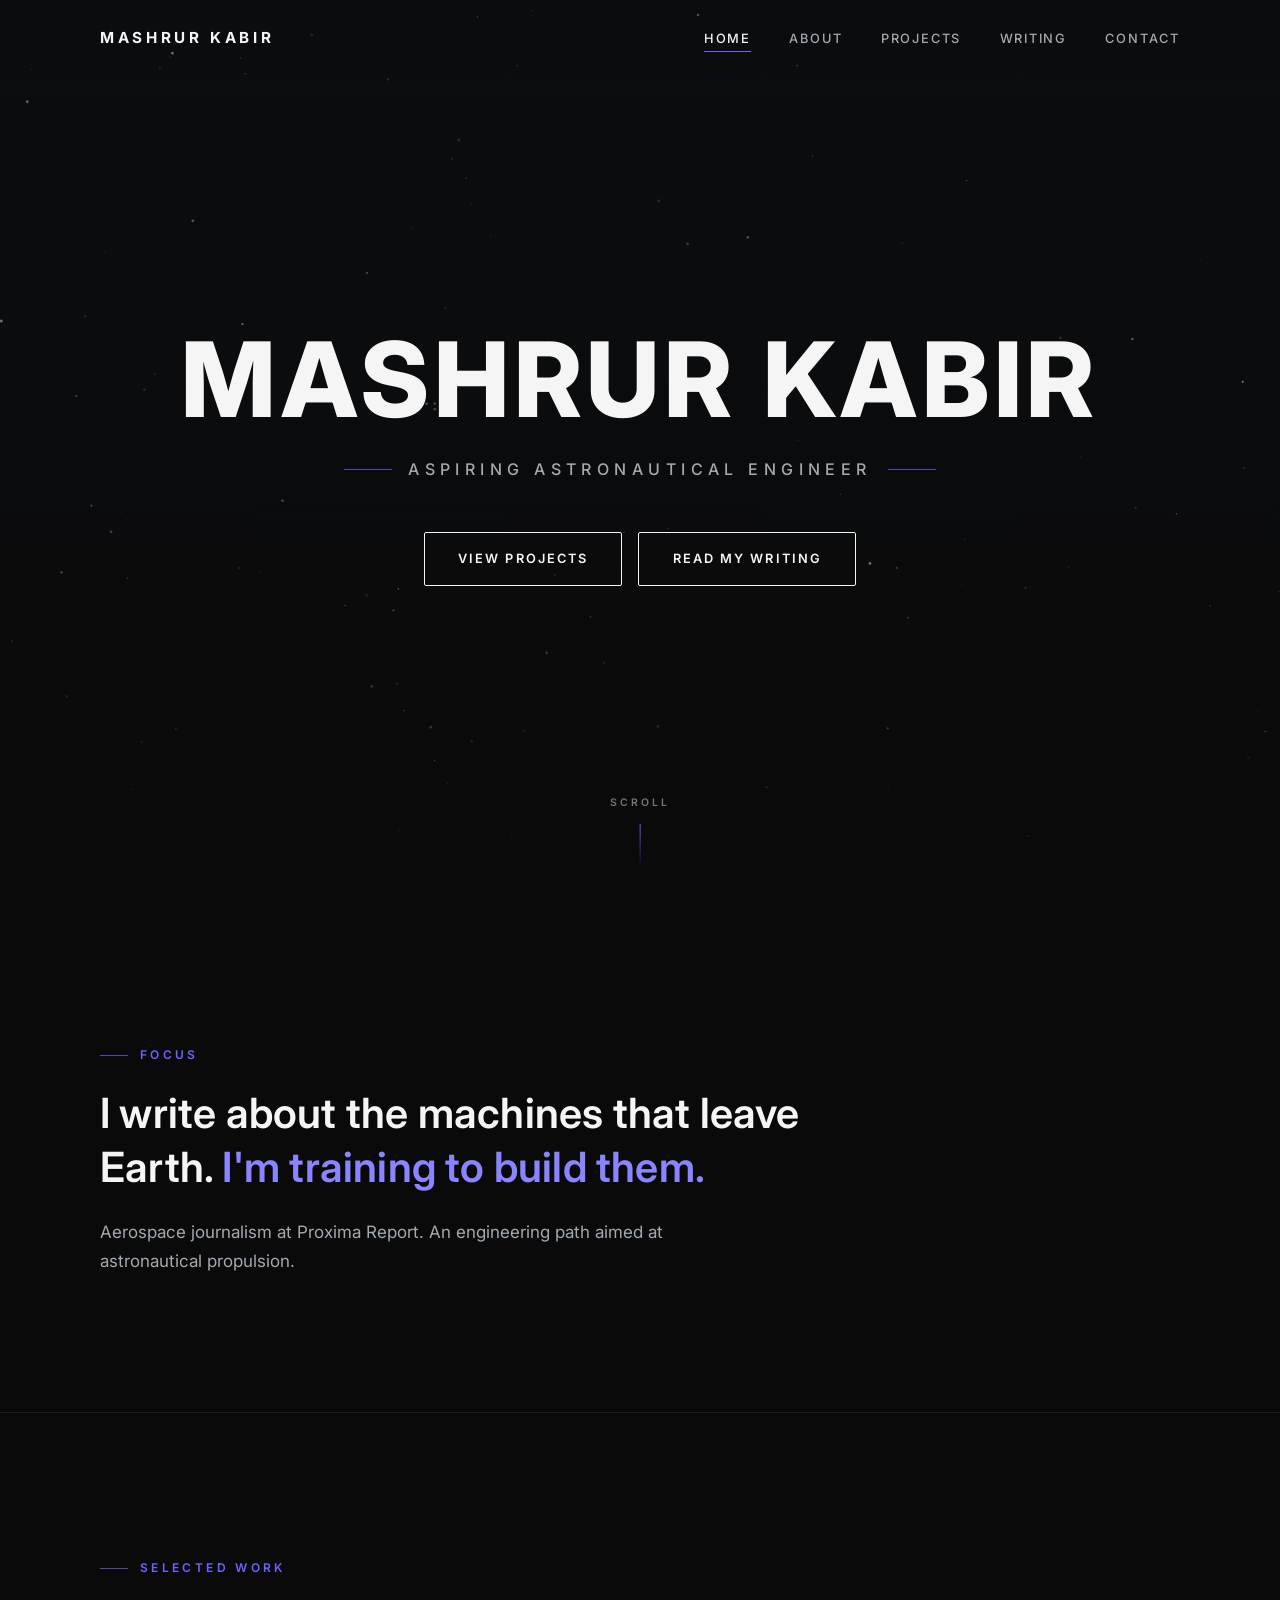
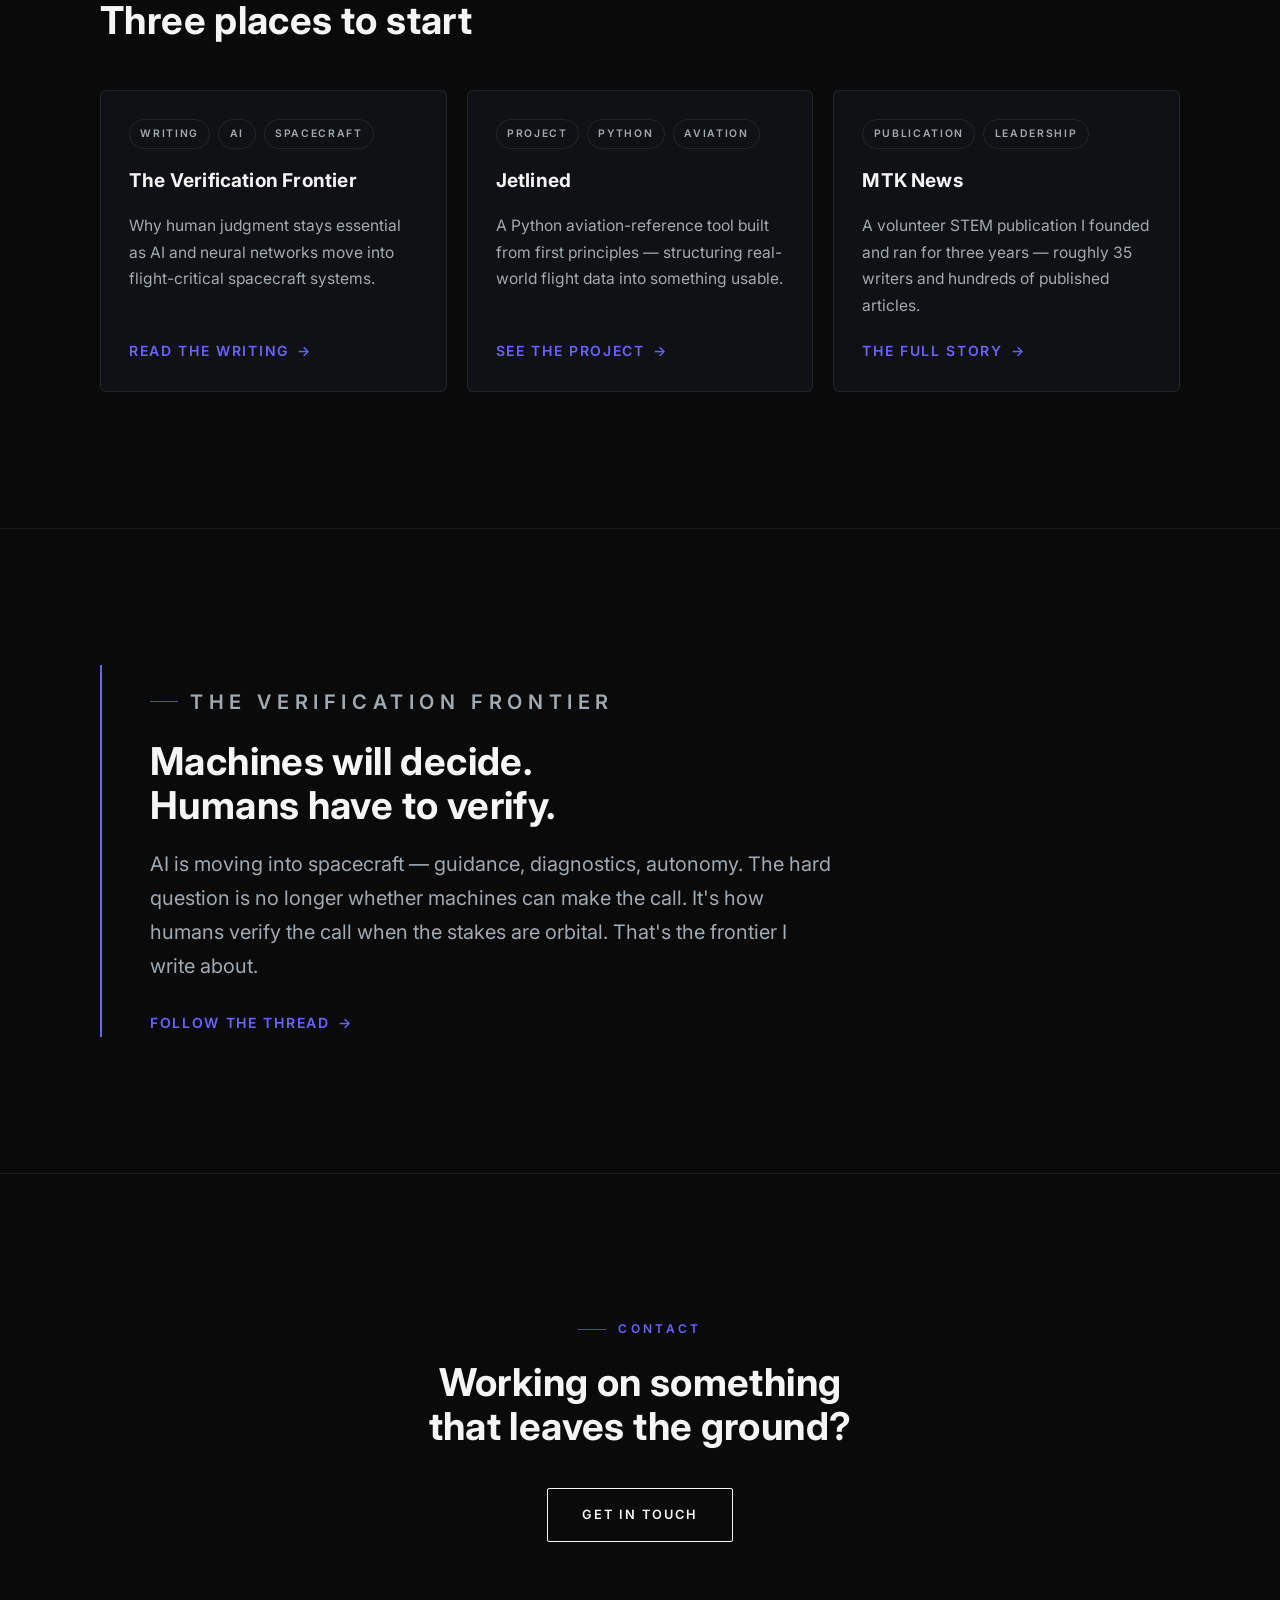
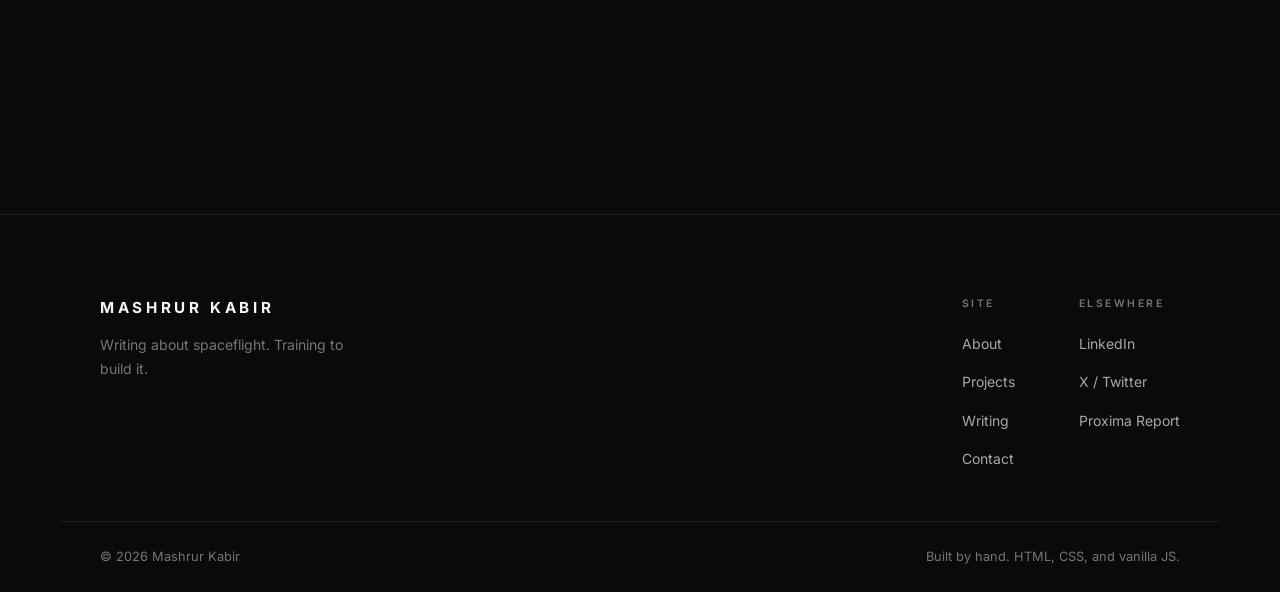
==== index.html @ 991e7743 "Changed index html to slash" ====
<!DOCTYPE html>
<html lang="en">
<head>
  <meta charset="UTF-8">
  <meta name="viewport" content="width=device-width, initial-scale=1">
  <title>Mashrur Kabir — Aerospace Journalist &amp; Aspiring Astronautical Engineer</title>
  <meta name="description" content="Mashrur Kabir writes about spaceflight, propulsion, and AI in high-stakes aerospace systems for Proxima Report — and is training to build the machines he covers.">

  <link rel="icon" type="image/svg+xml" href="favicon.svg">

  <!-- Inter via Google Fonts -->
  <link rel="preconnect" href="https://fonts.googleapis.com">
  <link rel="preconnect" href="https://fonts.gstatic.com" crossorigin>
  <link href="https://fonts.googleapis.com/css2?family=Inter:wght@400;500;600;700;800&display=swap" rel="stylesheet">

  <link rel="stylesheet" href="style.css">

  <!-- Open Graph — TODO: add a 1200x630 assets/og-image.jpg and uncomment the og:image line -->
  <meta property="og:title" content="Mashrur Kabir">
  <meta property="og:description" content="Aerospace journalism and an engineering path aimed at astronautical propulsion.">
  <meta property="og:type" content="website">
  <meta property="og:url" content="https://mashrurkabir.com/">
  <!-- <meta property="og:image" content="https://mashrurkabir.com/assets/og-image.jpg"> -->
</head>
<body>
  <a class="skip-link" href="#main">Skip to content</a>

  <!-- ======================= Header (shared markup — edit on all 5 pages) ======================= -->
  <header class="site-header" data-header>
    <div class="header-inner container">
      <a href="/" class="brand">Mashrur Kabir</a>

      <nav class="site-nav" id="site-nav" aria-label="Primary">
        <ul>
          <li><a href="/" aria-current="page">Home</a></li>
          <li><a href="about.html">About</a></li>
          <li><a href="projects.html">Projects</a></li>
          <li><a href="writing.html">Writing</a></li>
          <li><a href="contact.html">Contact</a></li>
        </ul>
      </nav>

      <button class="nav-toggle" type="button" aria-expanded="false" aria-controls="site-nav" data-nav-toggle>
        <span class="nav-toggle-box" aria-hidden="true"><span></span><span></span><span></span></span>
        <span class="visually-hidden">Menu</span>
      </button>
    </div>
  </header>

  <main id="main">

    <!-- ======================= Hero ======================= -->
    <section class="hero" aria-label="Introduction">
      <div class="hero-bg" data-hero-bg aria-hidden="true">
        <!-- Starfield canvas — active when HERO_BACKGROUND = 'starfield' in script.js -->
        <canvas class="hero-canvas" data-starfield hidden></canvas>

        <!--
          Background video — active when HERO_BACKGROUND = 'video' in script.js.

          TODO (video setup):
            1. Drop your loop into  assets/hero.mp4  (WebM twin at assets/hero.webm is optional
               but nice — delete that <source> line if you skip it).
            2. Replace assets/hero-poster.jpg with a real frame from the video.
            3. In script.js, flip the one-line toggle:  const HERO_BACKGROUND = 'video';
          Specs and ffmpeg commands are in the README.
        -->
        <video class="hero-video" data-hero-video hidden muted autoplay loop playsinline
               preload="none" poster="assets/hero-poster.jpg">
          <source data-src="assets/hero.webm" type="video/webm">
          <source data-src="assets/hero.mp4" type="video/mp4">
        </video>

        <div class="hero-overlay"></div>
      </div>

      <div class="hero-content container">
        <h1 class="hero-title">Mashrur Kabir</h1>
        <p class="hero-tagline">Aspiring Astronautical Engineer</p>
        <div class="hero-actions">
          <a class="btn" href="projects.html">View Projects</a>
          <a class="btn" href="writing.html">Read My Writing</a>
        </div>
      </div>

      <a class="scroll-cue" href="#focus" aria-label="Scroll to content">Scroll</a>
    </section>

    <!-- ======================= Positioning statement ======================= -->
    <section class="section" id="focus">
      <div class="container">
        <p class="eyebrow reveal">Focus</p>
        <p class="statement reveal">
          I write about the machines that leave Earth.
          <em>I'm training to build them.</em>
        </p>
        <p class="statement-sub reveal" data-delay="1">
          Aerospace journalism at Proxima Report. An engineering path aimed at
          astronautical propulsion.
        </p>
      </div>
    </section>

    <!-- ======================= Selected work ======================= -->
    <section class="section" aria-labelledby="selected-work-title">
      <div class="container">
        <p class="eyebrow reveal">Selected Work</p>
        <h2 class="section-title reveal" id="selected-work-title">Three places to start</h2>

        <div class="card-grid">
          <!-- Card 1 — flagship writing -->
          <article class="card reveal" data-delay="1">
            <div class="card-tags"><span>Writing</span><span>AI</span><span>Spacecraft</span></div>
            <h3>The Verification Frontier</h3>
            <p>Why human judgment stays essential as AI and neural networks move into flight-critical spacecraft systems.</p>
            <a class="text-link card-cover" href="writing.html">Read the writing <span aria-hidden="true">&rarr;</span></a>
          </article>

          <!-- Card 2 — engineering project -->
          <article class="card reveal" data-delay="2">
            <div class="card-tags"><span>Project</span><span>Python</span><span>Aviation</span></div>
            <h3>Jetlined</h3>
            <p>A Python aviation-reference tool built from first principles — structuring real-world flight data into something usable.</p>
            <a class="text-link card-cover" href="projects.html">See the project <span aria-hidden="true">&rarr;</span></a>
          </article>

          <!-- Card 3 — publication -->
          <article class="card reveal" data-delay="3">
            <div class="card-tags"><span>Publication</span><span>Leadership</span></div>
            <h3>MTK News</h3>
            <p>A volunteer STEM publication I founded and ran for three years — roughly 35 writers and hundreds of published articles.</p>
            <a class="text-link card-cover" href="projects.html">The full story <span aria-hidden="true">&rarr;</span></a>
          </article>
        </div>
      </div>
    </section>

    <!-- ======================= Verification frontier teaser ======================= -->
    <section class="section" aria-labelledby="frontier-title">
      <div class="container">
        <div class="frontier reveal">
          <p class="eyebrow">The Verification Frontier</p>
          <h2 class="section-title" id="frontier-title">Machines will decide. Humans have to verify.</h2>
          <p>
            AI is moving into spacecraft — guidance, diagnostics, autonomy. The hard
            question is no longer whether machines can make the call. It's how humans
            verify the call when the stakes are orbital. That's the frontier I write about.
          </p>
          <a class="text-link" href="writing.html">Follow the thread <span aria-hidden="true">&rarr;</span></a>
        </div>
      </div>
    </section>

    <!-- ======================= Closing CTA ======================= -->
    <section class="section cta-band" aria-labelledby="cta-title">
      <div class="container">
        <p class="eyebrow reveal" style="justify-content: center;">Contact</p>
        <h2 class="section-title reveal" id="cta-title">Working on something that leaves the ground?</h2>
        <a class="btn reveal" data-delay="1" href="contact.html">Get in Touch</a>
      </div>
    </section>

  </main>

  <!-- ======================= Footer (shared markup — edit on all 5 pages) ======================= -->
  <footer class="site-footer">
    <div class="container footer-inner">
      <div>
        <p class="footer-name">Mashrur Kabir</p>
        <p class="footer-tag">Writing about spaceflight. Training to build it.</p>
      </div>

      <nav class="footer-col" aria-label="Footer">
        <span class="label">Site</span>
        <ul>
          <li><a href="about.html">About</a></li>
          <li><a href="projects.html">Projects</a></li>
          <li><a href="writing.html">Writing</a></li>
          <li><a href="contact.html">Contact</a></li>
        </ul>
      </nav>

      <div class="footer-col">
        <span class="label">Elsewhere</span>
        <ul>
          <!-- TODO: replace # with your real profile URLs (same block on every page) -->
          <li><a href="#" target="_blank" rel="noopener">LinkedIn</a></li>
          <li><a href="#" target="_blank" rel="noopener">X / Twitter</a></li>
          <li><a href="#" target="_blank" rel="noopener">Proxima Report</a></li>
        </ul>
      </div>
    </div>

    <div class="container footer-bottom">
      <p>&copy; <span data-year>2026</span> Mashrur Kabir</p>
      <p>Built by hand. HTML, CSS, and vanilla JS.</p>
    </div>
  </footer>

  <script src="script.js" defer></script>
</body>
</html>
---- style.css ----
/* ==========================================================================
   MASHRURKABIR.COM — shared stylesheet
   Dark aerospace-minimalist system: near-black, off-white, one indigo
   accent, Inter throughout (weight + tracking do the differentiation).

   Search "TODO" for the handful of values you might want to tune.
   ========================================================================== */

/* --------------------------------------------------------------------------
   1. Design tokens
   -------------------------------------------------------------------------- */
:root {
  /* Palette — TODO: adjust --accent if you want a different accent hue */
  --bg:            #0a0a0a;
  --bg-raised:     #101114;   /* cards, form fields */
  --bg-panel:      #0d0e11;   /* larger panels */
  --text:          #f5f5f5;
  --text-muted:    #a2aab1;
  --text-faint:    #6f777e;
  --accent:        #6C63FF;   /* indigo */
  --accent-strong: #8B84FF;   /* lighter tint — hovers, badges, emphasis */
  --accent-soft:   rgba(108, 99, 255, 0.13);
  --border:        rgba(255, 255, 255, 0.08);
  --border-strong: rgba(255, 255, 255, 0.18);

  /* Type */
  --font-sans: "Inter", "Helvetica Neue", Helvetica, Arial, sans-serif;
  --fs-hero:  clamp(2.75rem, 9vw, 6.5rem);
  --fs-h1:    clamp(2.25rem, 6vw, 3.5rem);
  --fs-h2:    clamp(1.6rem, 3.6vw, 2.4rem);
  --fs-h3:    1.1875rem;
  --fs-lede:  clamp(1.05rem, 1.6vw, 1.25rem);
  --fs-body:  1.0625rem;
  --fs-small: 0.875rem;
  --fs-label: 0.75rem;

  /* Layout */
  --header-h:  76px;
  --container: 1160px;
  --pad-x:     clamp(1.25rem, 5vw, 2.5rem);
  --section-y: clamp(4.5rem, 11vw, 8.5rem);

  --ease: cubic-bezier(0.22, 0.61, 0.36, 1);
  color-scheme: dark;
}

/* --------------------------------------------------------------------------
   2. Base
   -------------------------------------------------------------------------- */
*,
*::before,
*::after {
  box-sizing: border-box;
  margin: 0;
  padding: 0;
}

html {
  scroll-behavior: smooth;
  -webkit-text-size-adjust: 100%;
}

body {
  background: var(--bg);
  color: var(--text);
  font-family: var(--font-sans);
  font-size: var(--fs-body);
  line-height: 1.7;
  -webkit-font-smoothing: antialiased;
  overflow-x: hidden;
}

img,
video,
canvas {
  display: block;
  max-width: 100%;
}

/* Keep the [hidden] attribute working despite the display rules above
   (script.js relies on it to swap the hero video/starfield) */
[hidden] {
  display: none !important;
}

a {
  color: var(--text);
  text-decoration: none;
}

::selection {
  background: var(--accent);
  color: #08131a;
}

:focus-visible {
  outline: 2px solid var(--accent);
  outline-offset: 3px;
  border-radius: 2px;
}

.visually-hidden {
  position: absolute;
  width: 1px;
  height: 1px;
  padding: 0;
  margin: -1px;
  overflow: hidden;
  clip: rect(0 0 0 0);
  white-space: nowrap;
  border: 0;
}

.skip-link {
  position: fixed;
  top: 0.75rem;
  left: 0.75rem;
  z-index: 200;
  padding: 0.6rem 1rem;
  background: var(--text);
  color: #0a0a0a;
  font-size: var(--fs-small);
  font-weight: 600;
  transform: translateY(-160%);
  transition: transform 0.2s var(--ease);
}

.skip-link:focus-visible {
  transform: translateY(0);
}

.container {
  width: 100%;
  max-width: var(--container);
  margin-inline: auto;
  padding-inline: var(--pad-x);
}

/* --------------------------------------------------------------------------
   3. Typography helpers
   -------------------------------------------------------------------------- */

/* Telemetry-style section label: small caps tick + accent */
.eyebrow {
  display: inline-flex;
  align-items: center;
  gap: 0.75rem;
  font-size: var(--fs-label);
  font-weight: 600;
  letter-spacing: 0.28em;
  text-transform: uppercase;
  color: var(--accent);
  margin-bottom: 1.25rem;
}

.eyebrow::before {
  content: "";
  width: 1.75rem;
  height: 1px;
  background: var(--accent);
  opacity: 0.7;
}

.section-title {
  font-size: var(--fs-h2);
  font-weight: 700;
  letter-spacing: 0.01em;
  line-height: 1.15;
  text-wrap: balance;
  max-width: 24ch;
}

.lede {
  font-size: var(--fs-lede);
  color: var(--text-muted);
  max-width: 58ch;
  margin-top: 1.25rem;
}

/* Inline text link with arrow */
.text-link {
  display: inline-flex;
  align-items: center;
  gap: 0.5rem;
  font-size: var(--fs-small);
  font-weight: 600;
  letter-spacing: 0.12em;
  text-transform: uppercase;
  color: var(--accent);
  transition: color 0.2s var(--ease), gap 0.2s var(--ease);
}

.text-link:hover {
  color: var(--accent-strong);
  gap: 0.75rem;
}

/* --------------------------------------------------------------------------
   4. Buttons — bordered, uppercase, fills on hover
   -------------------------------------------------------------------------- */
.btn {
  display: inline-flex;
  align-items: center;
  justify-content: center;
  gap: 0.6rem;
  padding: 0.95rem 2.1rem;
  border: 1.5px solid var(--text);
  border-radius: 2px;
  background: transparent;
  color: var(--text);
  font-family: var(--font-sans);
  font-size: 0.8rem;
  font-weight: 600;
  letter-spacing: 0.16em;
  text-transform: uppercase;
  cursor: pointer;
  transition: background 0.25s var(--ease), color 0.25s var(--ease),
    border-color 0.25s var(--ease);
}

.btn:hover {
  background: var(--accent);
  border-color: var(--accent);
  color: var(--text);
}

.btn-solid {
  background: var(--text);
  color: #0a0a0a;
}

.btn-solid:hover {
  background: transparent;
  color: var(--text);
}

.btn-ghost {
  border-color: var(--border-strong);
  color: var(--text-muted);
}

.btn-ghost:hover {
  border-color: var(--text);
  background: transparent;
  color: var(--text);
}

/* --------------------------------------------------------------------------
   5. Header / navigation
   -------------------------------------------------------------------------- */
.site-header {
  position: fixed;
  inset: 0 0 auto 0;
  z-index: 100;
  height: var(--header-h);
  background: transparent;
  border-bottom: 1px solid transparent;
  transition: background 0.35s var(--ease), border-color 0.35s var(--ease),
    backdrop-filter 0.35s var(--ease);
}

/* Solidifies once the page scrolls (class added by script.js) */
.site-header.is-scrolled {
  background: rgba(10, 10, 10, 0.82);
  -webkit-backdrop-filter: blur(12px);
  backdrop-filter: blur(12px);
  border-bottom-color: var(--border);
}

.header-inner {
  height: 100%;
  display: flex;
  align-items: center;
  justify-content: space-between;
  gap: 2rem;
}

.brand {
  font-size: 0.95rem;
  font-weight: 700;
  letter-spacing: 0.24em;
  text-transform: uppercase;
  white-space: nowrap;
}

.site-nav ul {
  display: flex;
  align-items: center;
  gap: clamp(1.25rem, 3vw, 2.5rem);
  list-style: none;
}

.site-nav a {
  position: relative;
  font-size: 0.8rem;
  font-weight: 500;
  letter-spacing: 0.14em;
  text-transform: uppercase;
  color: var(--text-muted);
  padding-block: 0.4rem;
  transition: color 0.2s var(--ease);
}

.site-nav a::after {
  content: "";
  position: absolute;
  left: 0;
  bottom: 0;
  width: 100%;
  height: 1px;
  background: var(--accent);
  transform: scaleX(0);
  transform-origin: left;
  transition: transform 0.25s var(--ease);
}

.site-nav a:hover,
.site-nav a[aria-current="page"] {
  color: var(--text);
}

.site-nav a:hover::after,
.site-nav a[aria-current="page"]::after {
  transform: scaleX(1);
}

/* Hamburger — hidden on desktop */
.nav-toggle {
  display: none;
  background: none;
  border: 0;
  padding: 0.5rem;
  cursor: pointer;
  z-index: 120;
}

.nav-toggle-box {
  display: flex;
  flex-direction: column;
  gap: 6px;
  width: 26px;
}

.nav-toggle-box span {
  height: 2px;
  width: 100%;
  background: var(--text);
  transition: transform 0.3s var(--ease), opacity 0.3s var(--ease);
}

@media (max-width: 860px) {
  .nav-toggle {
    display: block;
  }

  .site-nav {
    position: fixed;
    inset: 0;
    background: rgba(10, 10, 10, 0.96);
    -webkit-backdrop-filter: blur(16px);
    backdrop-filter: blur(16px);
    display: grid;
    place-items: center;
    opacity: 0;
    visibility: hidden;
    transition: opacity 0.3s var(--ease), visibility 0.3s var(--ease);
  }

  .site-nav ul {
    flex-direction: column;
    gap: 2.25rem;
    text-align: center;
  }

  .site-nav a {
    font-size: 1.05rem;
    letter-spacing: 0.2em;
  }

  body.nav-open .site-nav {
    opacity: 1;
    visibility: visible;
  }

  body.nav-open {
    overflow: hidden;
  }

  body.nav-open .nav-toggle-box span:nth-child(1) {
    transform: translateY(8px) rotate(45deg);
  }

  body.nav-open .nav-toggle-box span:nth-child(2) {
    opacity: 0;
  }

  body.nav-open .nav-toggle-box span:nth-child(3) {
    transform: translateY(-8px) rotate(-45deg);
  }
}

/* --------------------------------------------------------------------------
   6. Hero (home)
   -------------------------------------------------------------------------- */
.hero {
  position: relative;
  min-height: 100vh;
  min-height: 100svh;
  display: grid;
  place-items: center;
  overflow: hidden;
  isolation: isolate;
}

.hero-bg {
  position: absolute;
  inset: 0;
  z-index: -2;
  /* Poster doubles as the no-JS / reduced-motion / video-loading fallback */
  background: url("assets/hero-poster.jpg") center / cover no-repeat, #0a0a0a;
}

.hero-canvas,
.hero-video {
  position: absolute;
  inset: 0;
  width: 100%;
  height: 100%;
}

.hero-video {
  object-fit: cover;
}

/* Legibility scrim over video/starfield, fading into the page below */
.hero-overlay {
  position: absolute;
  inset: 0;
  z-index: 1; /* above the canvas/video inside .hero-bg */
  background: linear-gradient(
    to bottom,
    rgba(10, 10, 10, 0.55) 0%,
    rgba(10, 10, 10, 0.3) 45%,
    rgba(10, 10, 10, 0.65) 80%,
    var(--bg) 100%
  );
}

.hero-content {
  text-align: center;
  padding-top: var(--header-h);
  padding-bottom: 4rem;
}

.hero-title {
  font-size: var(--fs-hero);
  font-weight: 800;
  letter-spacing: 0.045em;
  line-height: 1.02;
  text-transform: uppercase;
}

.hero-tagline {
  margin-top: 1.5rem;
  display: inline-flex;
  align-items: center;
  gap: 1rem;
  font-size: clamp(0.8rem, 2vw, 1rem);
  font-weight: 500;
  letter-spacing: 0.34em;
  text-transform: uppercase;
  color: var(--text-muted);
}

.hero-tagline::before,
.hero-tagline::after {
  content: "";
  width: clamp(1.5rem, 5vw, 3rem);
  height: 1px;
  background: var(--accent);
  opacity: 0.7;
}

.hero-actions {
  margin-top: 3rem;
  display: flex;
  flex-wrap: wrap;
  justify-content: center;
  gap: 1rem;
}

/* Entrance sequence on load */
.hero-title,
.hero-tagline,
.hero-actions {
  animation: hero-rise 0.9s var(--ease) both;
}

.hero-tagline { animation-delay: 0.15s; }
.hero-actions { animation-delay: 0.3s; }

@keyframes hero-rise {
  from {
    opacity: 0;
    transform: translateY(26px);
  }
  to {
    opacity: 1;
    transform: translateY(0);
  }
}

/* Scroll cue */
.scroll-cue {
  position: absolute;
  bottom: 2rem;
  left: 50%;
  transform: translateX(-50%);
  display: flex;
  flex-direction: column;
  align-items: center;
  gap: 0.75rem;
  font-size: 0.65rem;
  font-weight: 600;
  letter-spacing: 0.3em;
  text-transform: uppercase;
  color: var(--text-faint);
}

.scroll-cue::after {
  content: "";
  width: 1px;
  height: 44px;
  background: linear-gradient(to bottom, var(--accent), transparent);
  animation: cue-drop 2.4s var(--ease) infinite;
}

@keyframes cue-drop {
  0%   { transform: scaleY(0); transform-origin: top; opacity: 0; }
  35%  { transform: scaleY(1); transform-origin: top; opacity: 1; }
  70%  { transform: scaleY(1); transform-origin: bottom; opacity: 1; }
  100% { transform: scaleY(0); transform-origin: bottom; opacity: 0; }
}

/* --------------------------------------------------------------------------
   7. Sections & shared blocks
   -------------------------------------------------------------------------- */
.section {
  padding-block: var(--section-y);
}

.section + .section {
  border-top: 1px solid var(--border);
}

/* Big single-line positioning statement */
.statement {
  font-size: clamp(1.5rem, 3.8vw, 2.6rem);
  font-weight: 600;
  line-height: 1.3;
  letter-spacing: 0.005em;
  max-width: 26ch;
  text-wrap: balance;
}

.statement em {
  font-style: normal;
  color: var(--accent-strong);
}

.statement-sub {
  margin-top: 1.5rem;
  color: var(--text-muted);
  max-width: 52ch;
}

/* Card grid (home "Selected Work" + projects page) */
.card-grid {
  display: grid;
  grid-template-columns: repeat(auto-fit, minmax(280px, 1fr));
  gap: 1.25rem;
  margin-top: 3rem;
}

.card {
  display: flex;
  flex-direction: column;
  gap: 1rem;
  padding: 1.75rem;
  background: var(--bg-raised);
  border: 1px solid var(--border);
  border-radius: 6px;
  transition: transform 0.3s var(--ease), border-color 0.3s var(--ease),
    box-shadow 0.3s var(--ease);
}

.card:hover {
  transform: translateY(-6px);
  border-color: rgba(108, 99, 255, 0.45);
  box-shadow: 0 14px 40px -18px rgba(108, 99, 255, 0.35);
}

.card-tags {
  display: flex;
  flex-wrap: wrap;
  gap: 0.5rem;
}

.card-tags span {
  font-size: 0.65rem;
  font-weight: 600;
  letter-spacing: 0.16em;
  text-transform: uppercase;
  color: var(--text-muted);
  padding: 0.3rem 0.65rem;
  border: 1px solid var(--border);
  border-radius: 999px;
}

.card h3 {
  font-size: var(--fs-h3);
  font-weight: 700;
  letter-spacing: 0.01em;
}

.card p {
  color: var(--text-muted);
  font-size: 0.975rem;
  flex-grow: 1;
}

.card .text-link {
  margin-top: 0.25rem;
}

/* Whole-card click target (link wraps the card via ::after) */
.card {
  position: relative;
}

.card .card-cover::after {
  content: "";
  position: absolute;
  inset: 0;
  border-radius: 6px;
}

/* Pending / in-progress card */
.card--pending {
  border-style: dashed;
  border-color: var(--border-strong);
}

.card--pending:hover {
  transform: none;
  box-shadow: none;
  border-color: var(--border-strong);
}

.card-status {
  font-size: 0.65rem;
  font-weight: 600;
  letter-spacing: 0.16em;
  text-transform: uppercase;
  color: var(--accent);
}

/* Verification-frontier feature panel */
.frontier {
  border-left: 2px solid var(--accent);
  padding-left: clamp(1.5rem, 4vw, 3rem);
  max-width: 46rem;
}

.frontier p {
  margin-top: 1.25rem;
  color: var(--text-muted);
  font-size: var(--fs-lede);
}

.frontier .text-link {
  margin-top: 1.75rem;
}

/* Closing CTA band */
.cta-band {
  text-align: center;
}

.cta-band .section-title {
  margin-inline: auto;
}

.cta-band .btn {
  margin-top: 2.5rem;
}

/* --------------------------------------------------------------------------
   8. Interior page header
   -------------------------------------------------------------------------- */
.page-header {
  padding-top: calc(var(--header-h) + clamp(3.5rem, 9vw, 6.5rem));
  padding-bottom: clamp(2.75rem, 6vw, 4.5rem);
  border-bottom: 1px solid var(--border);
  background:
    radial-gradient(60% 120% at 70% -20%, rgba(108, 99, 255, 0.08), transparent 60%),
    var(--bg);
}

.page-header h1 {
  font-size: var(--fs-h1);
  font-weight: 800;
  letter-spacing: 0.03em;
  text-transform: uppercase;
  line-height: 1.05;
}

/* --------------------------------------------------------------------------
   9. About page
   -------------------------------------------------------------------------- */
.about-grid {
  display: grid;
  grid-template-columns: minmax(0, 1.6fr) minmax(260px, 1fr);
  gap: clamp(2rem, 6vw, 4.5rem);
  align-items: start;
}

.about-prose p + p {
  margin-top: 1.35rem;
}

.about-prose strong {
  color: var(--text);
  font-weight: 600;
}

.about-prose {
  color: var(--text-muted);
  max-width: 62ch;
}

.about-photo {
  position: sticky;
  top: calc(var(--header-h) + 2rem);
}

.photo-placeholder {
  aspect-ratio: 4 / 5;
  display: grid;
  place-items: center;
  border: 1px dashed var(--border-strong);
  border-radius: 6px;
  background:
    radial-gradient(80% 80% at 50% 20%, rgba(108, 99, 255, 0.07), transparent),
    var(--bg-raised);
  color: var(--text-faint);
  font-size: 0.7rem;
  font-weight: 600;
  letter-spacing: 0.24em;
  text-transform: uppercase;
  text-align: center;
  line-height: 2;
}

.about-photo img {
  border-radius: 6px;
  border: 1px solid var(--border);
}

.about-photo figcaption {
  margin-top: 0.75rem;
  font-size: var(--fs-small);
  color: var(--text-faint);
}

/* "What I do" trio */
.what-grid {
  display: grid;
  grid-template-columns: repeat(auto-fit, minmax(260px, 1fr));
  gap: 1.25rem;
  margin-top: 3rem;
}

.what-item {
  padding: 1.75rem;
  border: 1px solid var(--border);
  border-radius: 6px;
  background: var(--bg-panel);
}

.what-item h3 {
  font-size: 1.05rem;
  font-weight: 700;
  letter-spacing: 0.02em;
  margin-bottom: 0.75rem;
}

.what-item p {
  color: var(--text-muted);
  font-size: 0.975rem;
}

/* North-stars strip */
.north-stars {
  margin-top: 3rem;
  padding-top: 2rem;
  border-top: 1px solid var(--border);
  display: flex;
  flex-wrap: wrap;
  align-items: baseline;
  gap: 1rem 2.5rem;
}

.north-stars .label {
  font-size: var(--fs-label);
  font-weight: 600;
  letter-spacing: 0.28em;
  text-transform: uppercase;
  color: var(--text-faint);
}

.north-stars ul {
  display: flex;
  flex-wrap: wrap;
  gap: 1rem 2.5rem;
  list-style: none;
}

.north-stars li {
  font-size: 1rem;
  font-weight: 600;
  letter-spacing: 0.08em;
  text-transform: uppercase;
  color: var(--text-muted);
}

@media (max-width: 820px) {
  .about-grid {
    grid-template-columns: 1fr;
  }

  .about-photo {
    position: static;
    order: -1;
    max-width: 340px;
  }
}

/* --------------------------------------------------------------------------
   10. Writing page
   -------------------------------------------------------------------------- */
.writing-section {
  margin-top: 3.5rem;
}

.writing-section:first-of-type {
  margin-top: 0;
}

.writing-section-head {
  display: flex;
  align-items: baseline;
  justify-content: space-between;
  gap: 1rem;
  padding-bottom: 1rem;
  border-bottom: 1px solid var(--border-strong);
}

.writing-section-head h2 {
  font-size: 1.35rem;
  font-weight: 700;
  letter-spacing: 0.02em;
}

.writing-section-head .count {
  font-size: var(--fs-small);
  color: var(--text-faint);
}

.entry {
  display: grid;
  grid-template-columns: 170px minmax(0, 1fr);
  gap: 0.5rem 2.5rem;
  padding-block: 1.75rem;
  border-bottom: 1px solid var(--border);
}

.entry-meta {
  display: flex;
  flex-direction: column;
  gap: 0.5rem;
}

.badge {
  align-self: flex-start;
  font-size: 0.62rem;
  font-weight: 700;
  letter-spacing: 0.16em;
  text-transform: uppercase;
  padding: 0.3rem 0.6rem;
  border-radius: 999px;
  border: 1px solid var(--border);
  color: var(--text-muted);
}

.badge--proxima {
  color: var(--accent-strong);
  border-color: rgba(108, 99, 255, 0.4);
  background: var(--accent-soft);
}

.entry-meta time {
  font-size: var(--fs-small);
  color: var(--text-faint);
}

.entry h3 {
  font-size: 1.15rem;
  font-weight: 700;
  letter-spacing: 0.01em;
  line-height: 1.35;
}

.entry h3 a {
  transition: color 0.2s var(--ease);
}

.entry h3 a:hover {
  color: var(--accent-strong);
}

.entry-summary {
  margin-top: 0.4rem;
  color: var(--text-muted);
  font-size: 0.975rem;
  max-width: 62ch;
}

.entry .text-link {
  margin-top: 0.9rem;
}

@media (max-width: 640px) {
  .entry {
    grid-template-columns: 1fr;
  }

  .entry-meta {
    flex-direction: row;
    align-items: center;
    gap: 1rem;
  }
}

/* Substack coming-soon panel */
.coming-soon {
  margin-top: 1.75rem;
  padding: 2.25rem;
  border: 1px dashed var(--border-strong);
  border-radius: 6px;
  background: var(--bg-panel);
  max-width: 46rem;
}

.coming-soon p {
  color: var(--text-muted);
}

.coming-soon .card-status {
  display: inline-block;
  margin-bottom: 0.75rem;
}

/* --------------------------------------------------------------------------
   11. Contact page
   -------------------------------------------------------------------------- */
.contact-grid {
  display: grid;
  grid-template-columns: minmax(0, 1.5fr) minmax(260px, 1fr);
  gap: clamp(2.5rem, 6vw, 5rem);
  align-items: start;
}

.form-row {
  display: grid;
  grid-template-columns: 1fr 1fr;
  gap: 1.25rem;
}

.form-field {
  display: flex;
  flex-direction: column;
  gap: 0.5rem;
  margin-bottom: 1.25rem;
}

.form-field label {
  font-size: var(--fs-label);
  font-weight: 600;
  letter-spacing: 0.2em;
  text-transform: uppercase;
  color: var(--text-muted);
}

.form-field input,
.form-field textarea {
  font: inherit;
  color: var(--text);
  background: var(--bg-raised);
  border: 1px solid var(--border-strong);
  border-radius: 4px;
  padding: 0.9rem 1rem;
  transition: border-color 0.2s var(--ease), box-shadow 0.2s var(--ease);
}

.form-field textarea {
  resize: vertical;
  min-height: 160px;
}

.form-field input:focus,
.form-field textarea:focus {
  outline: none;
  border-color: var(--accent);
  box-shadow: 0 0 0 3px var(--accent-soft);
}

/* Spam honeypot — keep visually removed */
.honeypot {
  position: absolute;
  left: -9999px;
  width: 1px;
  height: 1px;
  opacity: 0;
}

.form-status {
  margin-top: 1rem;
  font-size: var(--fs-small);
  min-height: 1.4em;
  color: var(--text-muted);
}

.form-status.is-success { color: var(--accent-strong); }
.form-status.is-error   { color: #e08a8a; }

.contact-aside h2 {
  font-size: 1.05rem;
  font-weight: 700;
  letter-spacing: 0.04em;
  text-transform: uppercase;
  margin-bottom: 1.25rem;
}

.contact-links {
  list-style: none;
  display: flex;
  flex-direction: column;
}

.contact-links li {
  border-top: 1px solid var(--border);
}

.contact-links li:last-child {
  border-bottom: 1px solid var(--border);
}

.contact-links a {
  display: flex;
  justify-content: space-between;
  align-items: baseline;
  gap: 1rem;
  padding: 1.1rem 0.25rem;
  color: var(--text-muted);
  transition: color 0.2s var(--ease), padding-left 0.2s var(--ease);
}

.contact-links a:hover {
  color: var(--text);
  padding-left: 0.75rem;
}

.contact-links .kind {
  font-size: 0.65rem;
  font-weight: 600;
  letter-spacing: 0.2em;
  text-transform: uppercase;
  color: var(--text-faint);
}

@media (max-width: 820px) {
  .contact-grid {
    grid-template-columns: 1fr;
  }

  .form-row {
    grid-template-columns: 1fr;
  }
}

/* --------------------------------------------------------------------------
   12. Footer
   -------------------------------------------------------------------------- */
.site-footer {
  border-top: 1px solid var(--border);
  padding-top: clamp(3rem, 7vw, 5rem);
  margin-top: var(--section-y);
}

.footer-inner {
  display: grid;
  grid-template-columns: minmax(0, 1.4fr) auto auto;
  gap: 2.5rem 4rem;
  padding-bottom: 3rem;
}

.footer-name {
  font-size: 0.95rem;
  font-weight: 700;
  letter-spacing: 0.24em;
  text-transform: uppercase;
}

.footer-tag {
  margin-top: 0.75rem;
  color: var(--text-faint);
  font-size: var(--fs-small);
  max-width: 30ch;
}

.footer-col .label {
  display: block;
  font-size: 0.65rem;
  font-weight: 600;
  letter-spacing: 0.24em;
  text-transform: uppercase;
  color: var(--text-faint);
  margin-bottom: 1rem;
}

.footer-col ul {
  list-style: none;
  display: flex;
  flex-direction: column;
  gap: 0.6rem;
}

.footer-col a {
  font-size: var(--fs-small);
  color: var(--text-muted);
  transition: color 0.2s var(--ease);
}

.footer-col a:hover {
  color: var(--text);
}

.footer-bottom {
  border-top: 1px solid var(--border);
  padding-block: 1.5rem;
  display: flex;
  flex-wrap: wrap;
  justify-content: space-between;
  gap: 0.5rem 2rem;
  font-size: 0.8rem;
  color: var(--text-faint);
}

@media (max-width: 720px) {
  .footer-inner {
    grid-template-columns: 1fr;
    gap: 2.25rem;
  }
}

/* --------------------------------------------------------------------------
   13. Scroll-reveal
   -------------------------------------------------------------------------- */
.reveal {
  opacity: 0;
  transform: translateY(26px);
  transition: opacity 0.7s var(--ease), transform 0.7s var(--ease);
}

.reveal.is-visible {
  opacity: 1;
  transform: translateY(0);
}

/* Optional stagger: add data-delay="1|2|3" alongside class="reveal" */
.reveal[data-delay="1"] { transition-delay: 0.1s; }
.reveal[data-delay="2"] { transition-delay: 0.2s; }
.reveal[data-delay="3"] { transition-delay: 0.3s; }

/* --------------------------------------------------------------------------
   14. Reduced motion — kill all animation, show everything
   -------------------------------------------------------------------------- */
@media (prefers-reduced-motion: reduce) {
  html {
    scroll-behavior: auto;
  }

  *,
  *::before,
  *::after {
    animation-duration: 0.01ms !important;
    animation-iteration-count: 1 !important;
    transition-duration: 0.01ms !important;
  }

  .reveal {
    opacity: 1 !important;
    transform: none !important;
  }

  .scroll-cue::after {
    animation: none;
    transform: none;
    opacity: 0.6;
  }
}
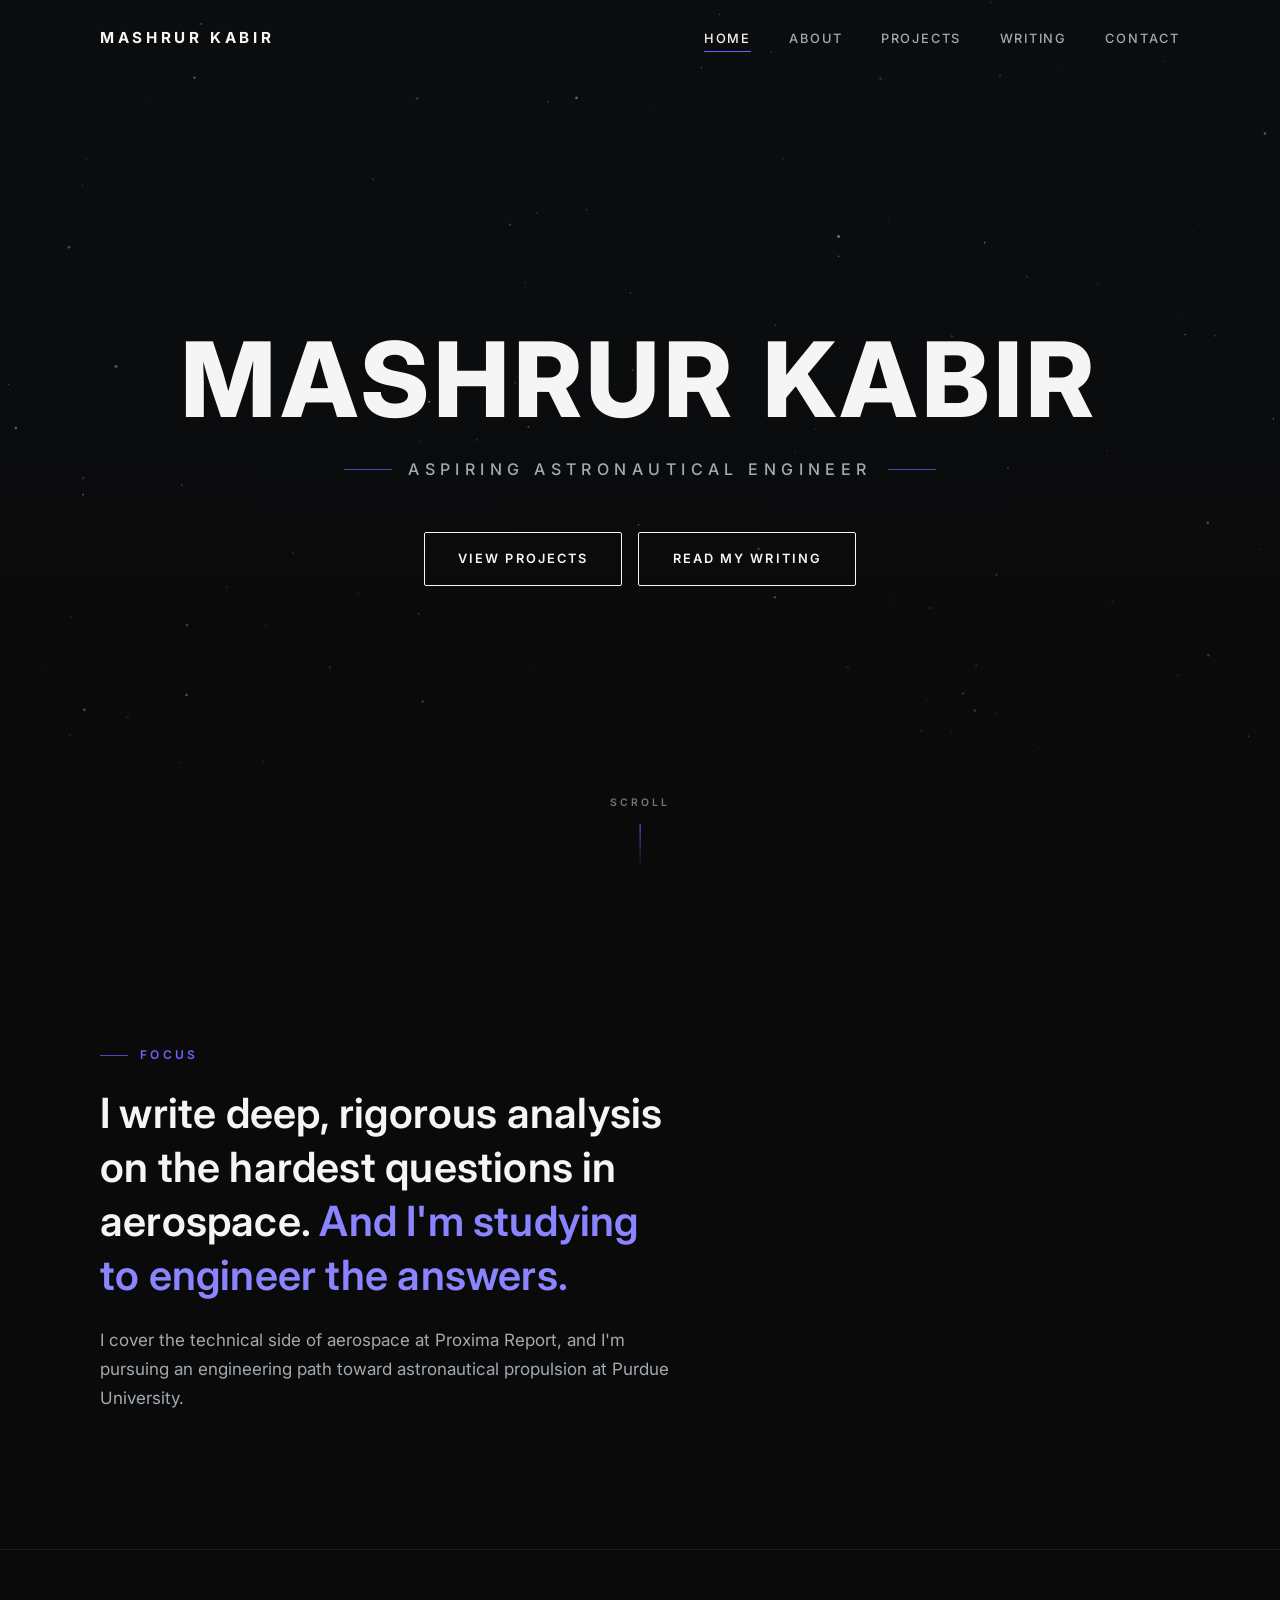
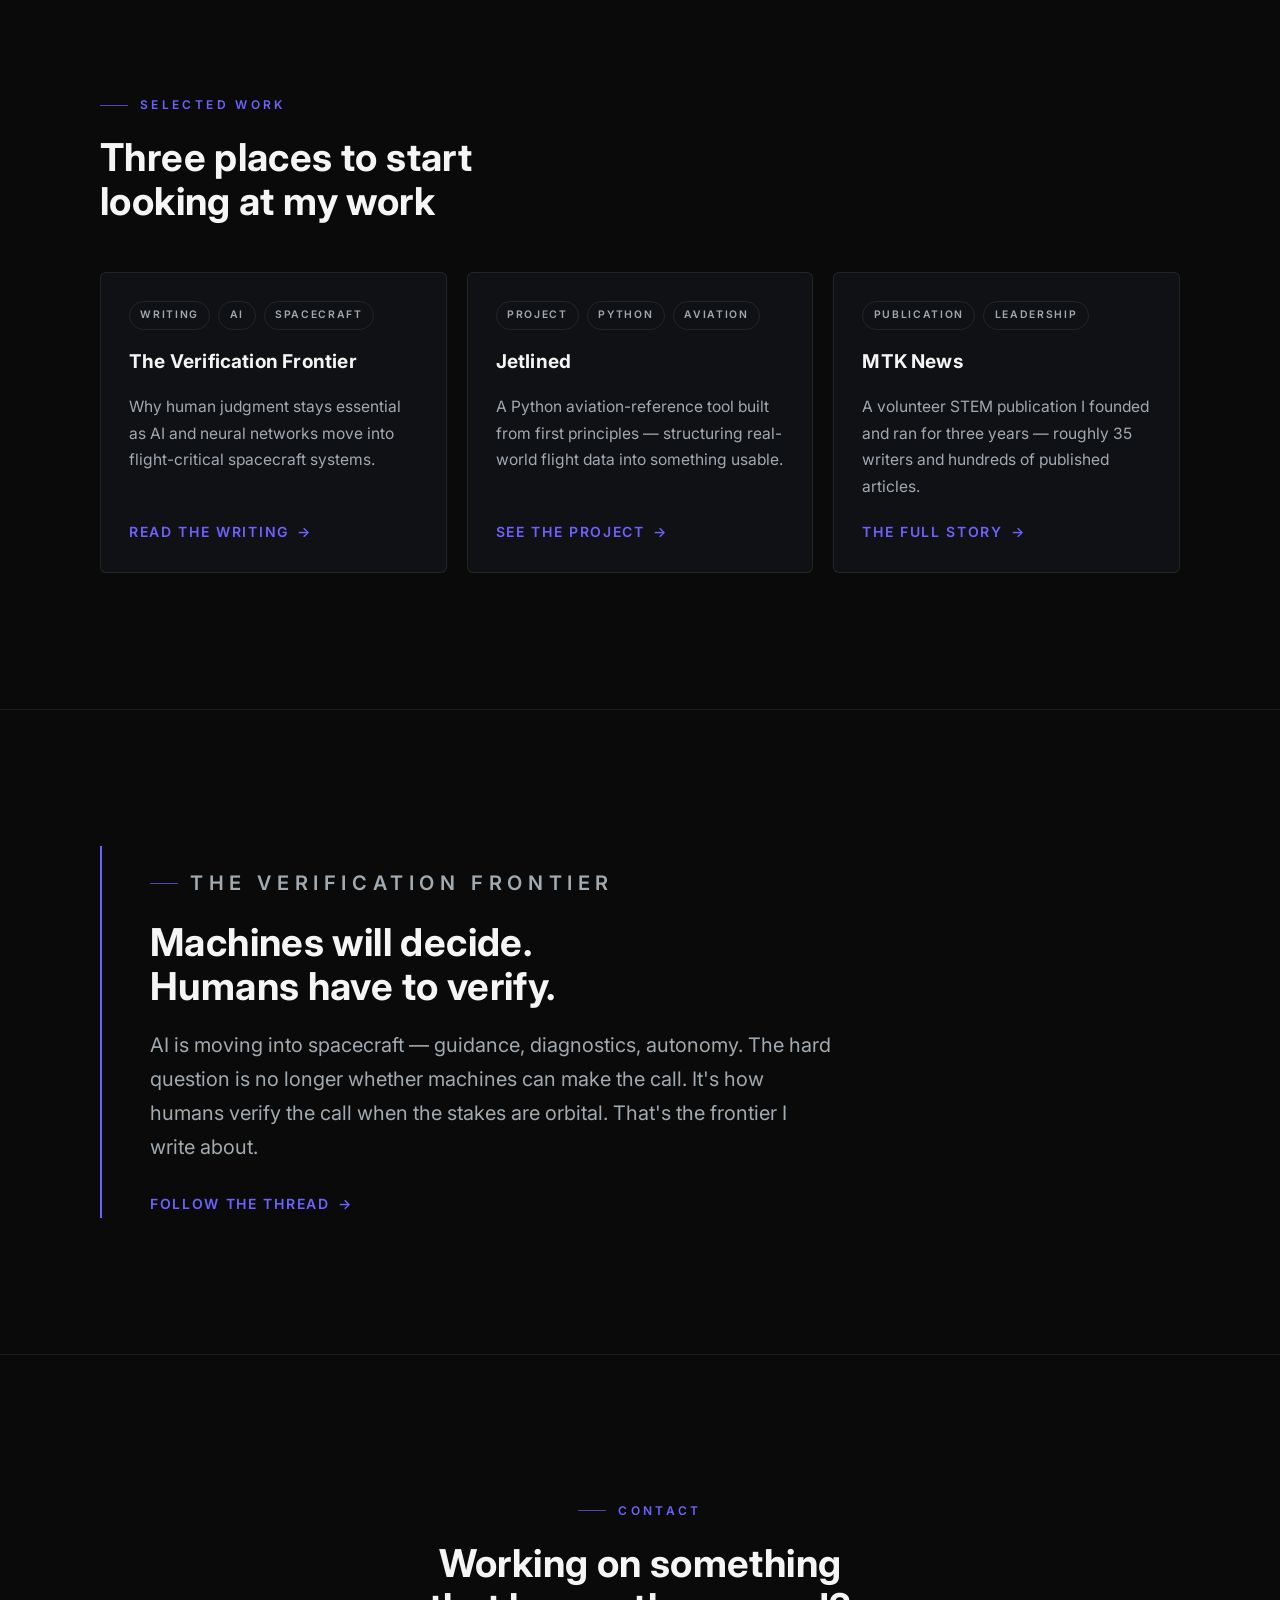
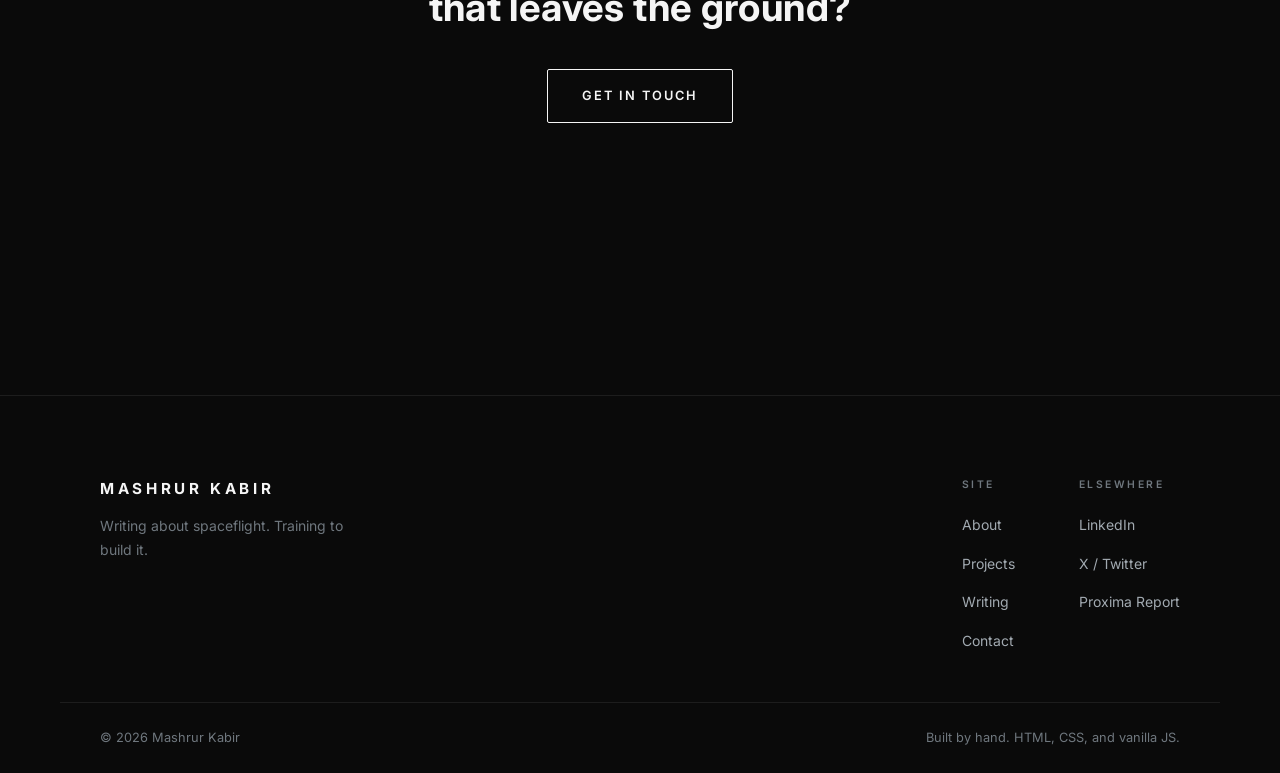
==== commit 9320a368: "Refined Text" ====
--- a/index.html
+++ b/index.html
@@ -91,12 +91,11 @@
       <div class="container">
         <p class="eyebrow reveal">Focus</p>
         <p class="statement reveal">
-          I write about the machines that leave Earth.
-          <em>I'm training to build them.</em>
+          I write deep, rigorous analysis on the hardest questions in aerospace.
+          <em>And I'm studying to engineer the answers.</em>
         </p>
         <p class="statement-sub reveal" data-delay="1">
-          Aerospace journalism at Proxima Report. An engineering path aimed at
-          astronautical propulsion.
+          I cover the technical side of aerospace at Proxima Report, and I'm pursuing an engineering path toward astronautical propulsion at Purdue University.
         </p>
       </div>
     </section>
@@ -105,7 +104,7 @@
     <section class="section" aria-labelledby="selected-work-title">
       <div class="container">
         <p class="eyebrow reveal">Selected Work</p>
-        <h2 class="section-title reveal" id="selected-work-title">Three places to start</h2>
+        <h2 class="section-title reveal" id="selected-work-title">Three places to start looking at my work</h2>
 
         <div class="card-grid">
           <!-- Card 1 — flagship writing -->
--- a/style.css
+++ b/style.css
@@ -253,17 +253,32 @@
   inset: 0 0 auto 0;
   z-index: 100;
   height: var(--header-h);
-  background: transparent;
   border-bottom: 1px solid transparent;
-  transition: background 0.35s var(--ease), border-color 0.35s var(--ease),
-    backdrop-filter 0.35s var(--ease);
-}
-
-/* Solidifies once the page scrolls (class added by script.js) */
-.site-header.is-scrolled {
+  transition: border-color 0.35s var(--ease);
+}
+
+/* The frosted background lives on a pseudo-element, NOT the header itself.
+   A backdrop-filter on the header would make it the containing block for the
+   fixed mobile menu (a descendant) and trap it — the source of the open/close
+   "morph". Keeping it on ::before avoids that while still fading in on scroll. */
+.site-header::before {
+  content: "";
+  position: absolute;
+  inset: 0;
+  z-index: -1;
   background: rgba(10, 10, 10, 0.82);
   -webkit-backdrop-filter: blur(12px);
   backdrop-filter: blur(12px);
+  opacity: 0;
+  transition: opacity 0.35s var(--ease);
+}
+
+/* Solidifies once the page scrolls (class added by script.js) */
+.site-header.is-scrolled::before {
+  opacity: 1;
+}
+
+.site-header.is-scrolled {
   border-bottom-color: var(--border);
 }
 
@@ -356,9 +371,8 @@
   .site-nav {
     position: fixed;
     inset: 0;
-    background: rgba(10, 10, 10, 0.96);
-    -webkit-backdrop-filter: blur(16px);
-    backdrop-filter: blur(16px);
+    z-index: 110; /* above page content, below the close button (120) */
+    background: var(--bg); /* fully opaque — no bleed-through on iOS */
     display: grid;
     place-items: center;
     opacity: 0;
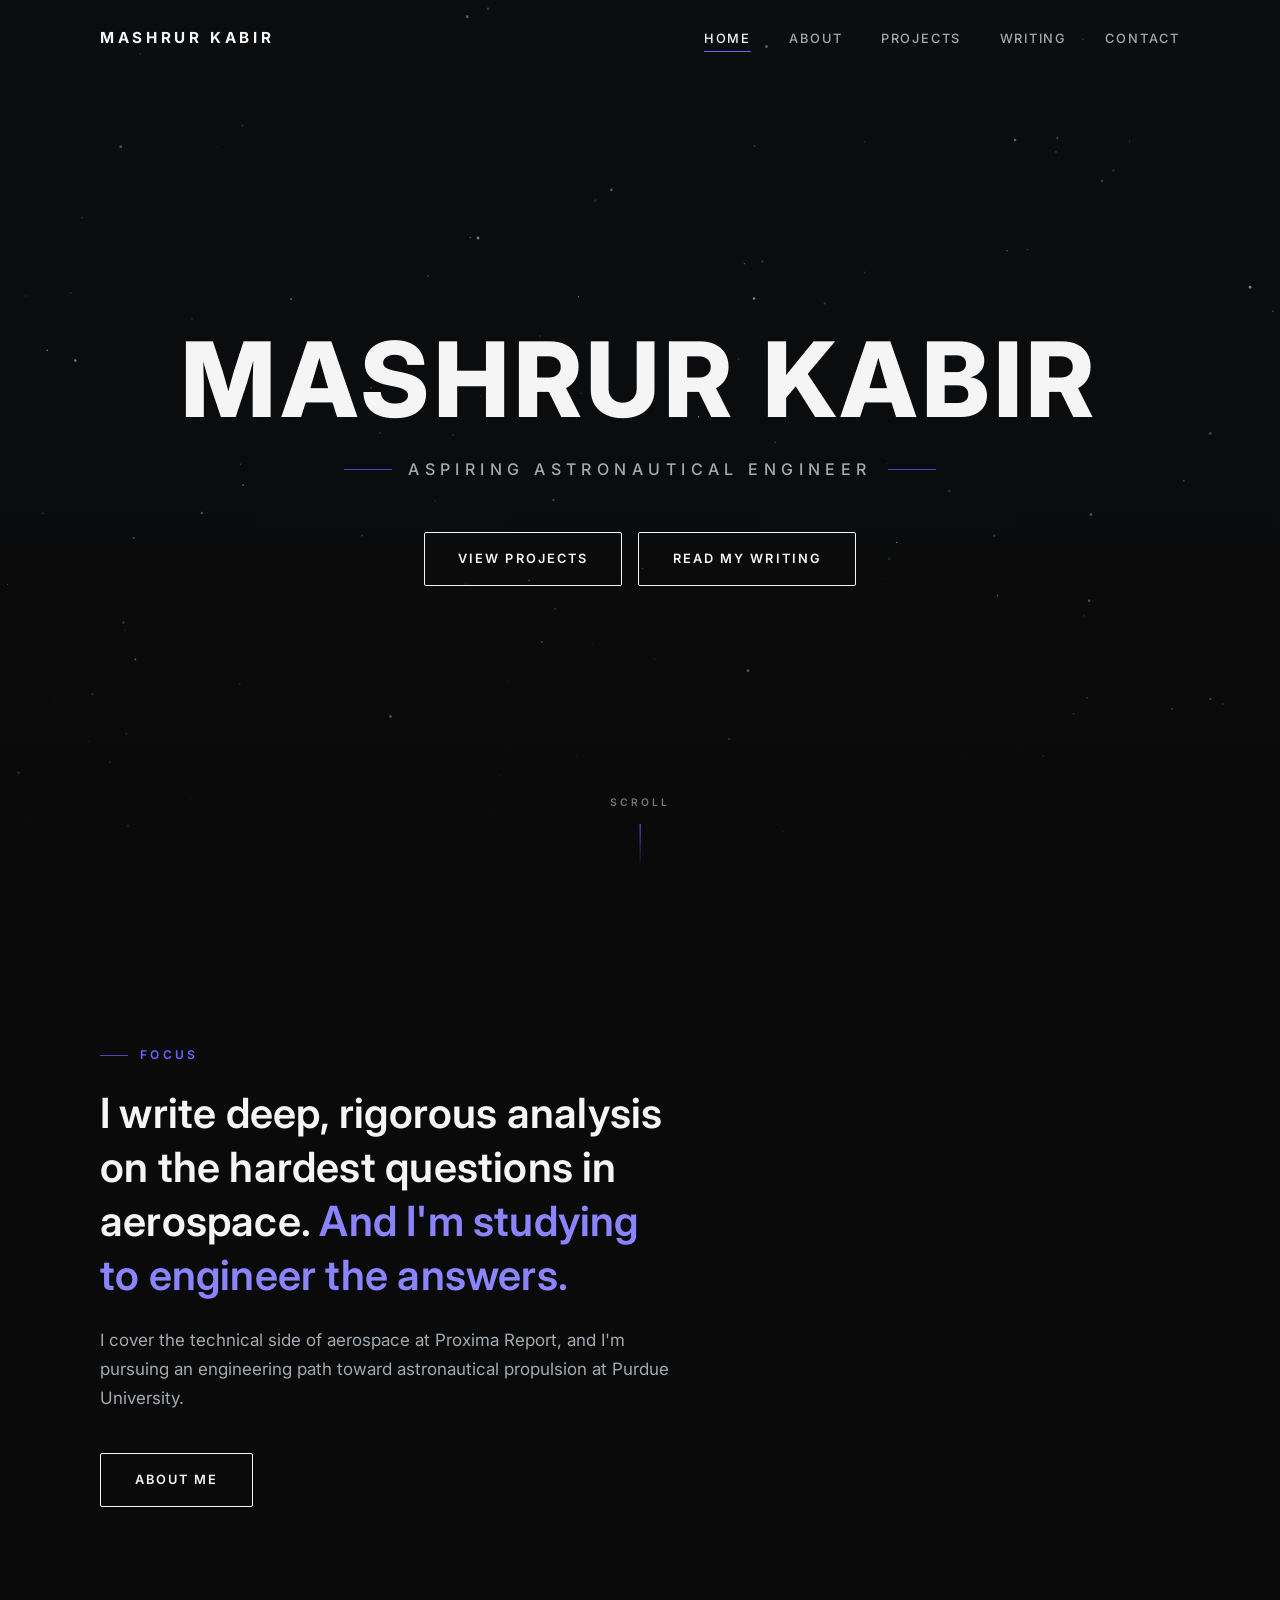
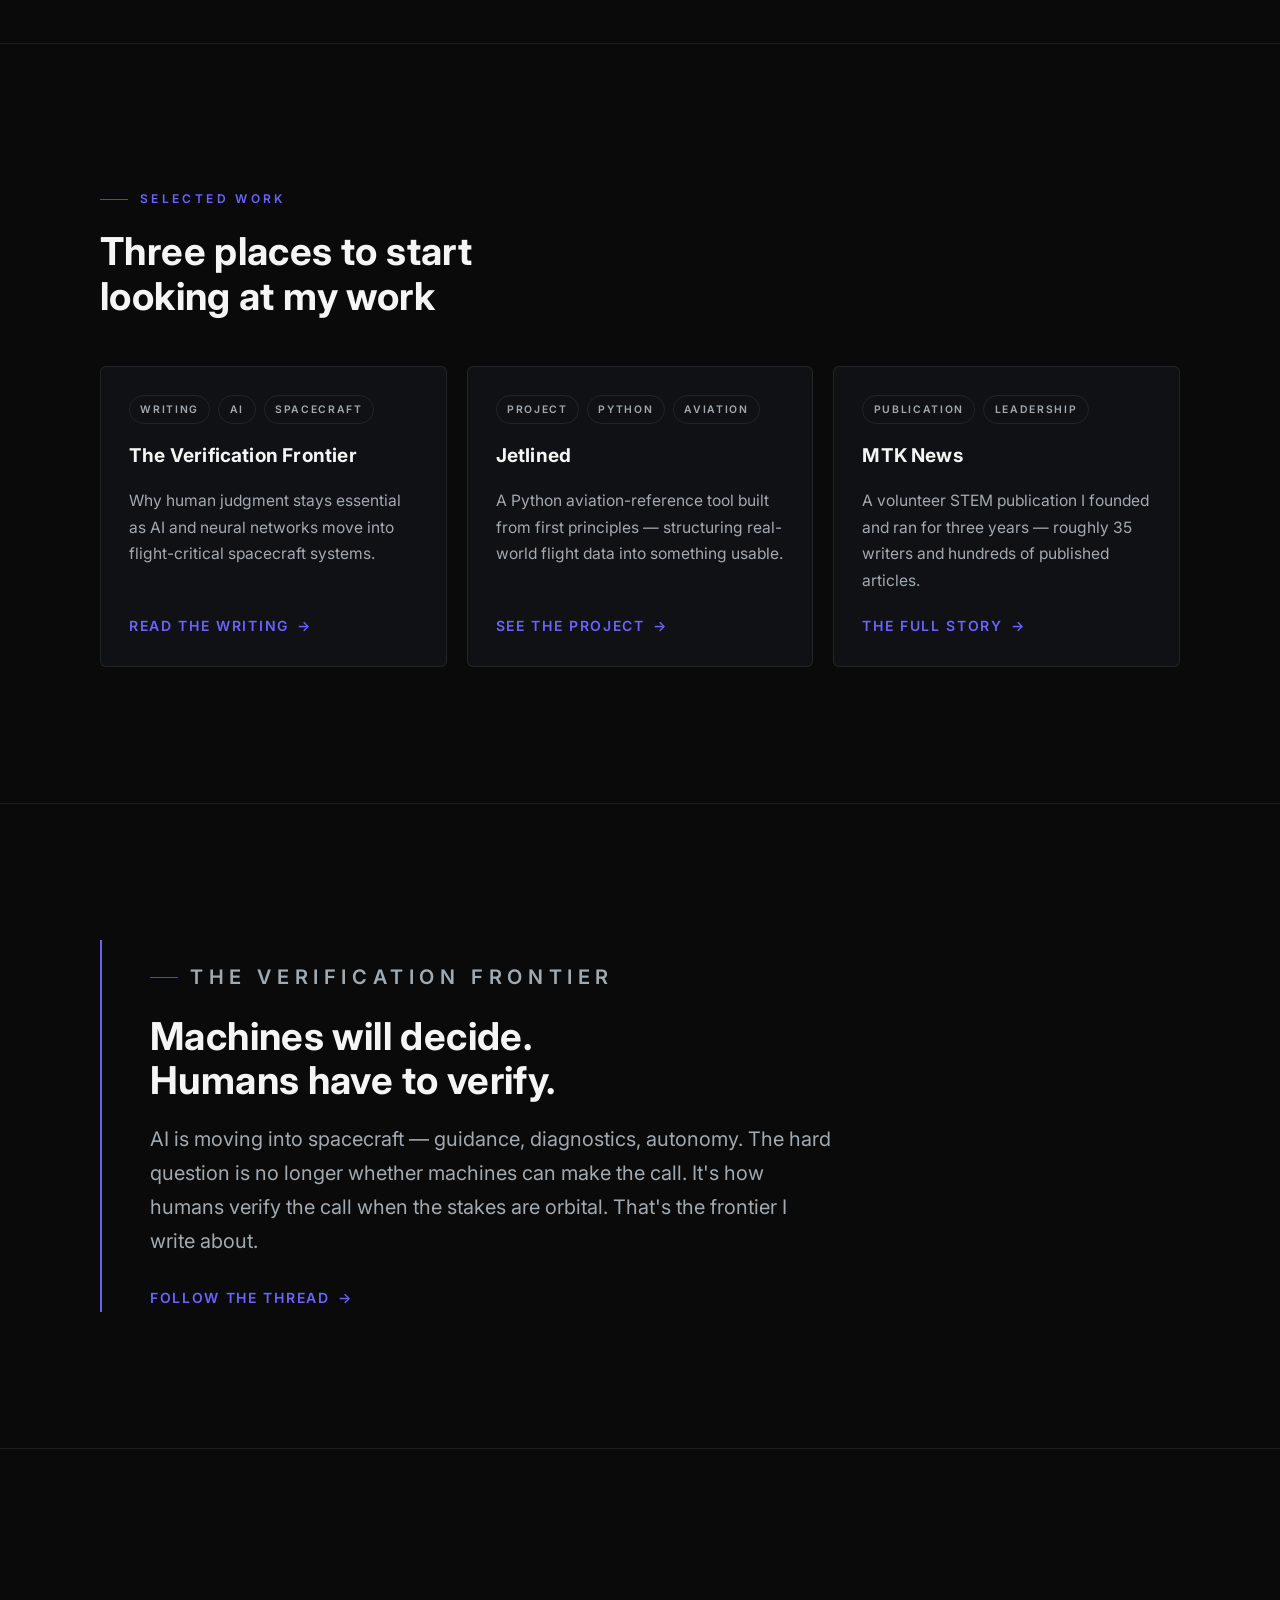
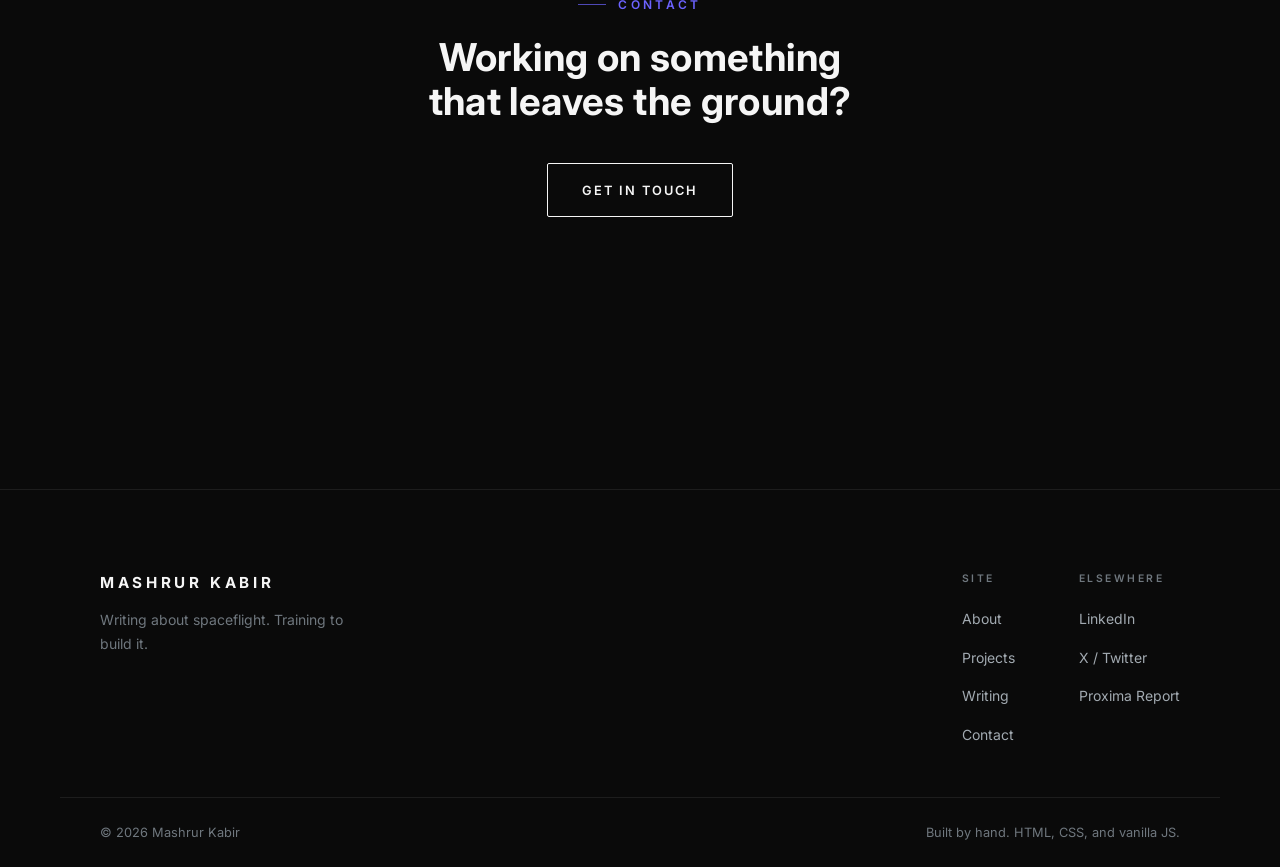
==== commit 41477589: "Add "About Me" button to homepage Focus section Places a link-button below the positioning statement" ====
--- a/index.html
+++ b/index.html
@@ -97,6 +97,7 @@
         <p class="statement-sub reveal" data-delay="1">
           I cover the technical side of aerospace at Proxima Report, and I'm pursuing an engineering path toward astronautical propulsion at Purdue University.
         </p>
+        <a class="btn reveal" data-delay="2" href="about.html">About Me</a>
       </div>
     </section>
 
--- a/style.css
+++ b/style.css
@@ -588,6 +588,11 @@
   max-width: 52ch;
 }
 
+/* "About Me" link-button under the focus statement */
+#focus .btn {
+  margin-top: 2.5rem;
+}
+
 /* Card grid (home "Selected Work" + projects page) */
 .card-grid {
   display: grid;
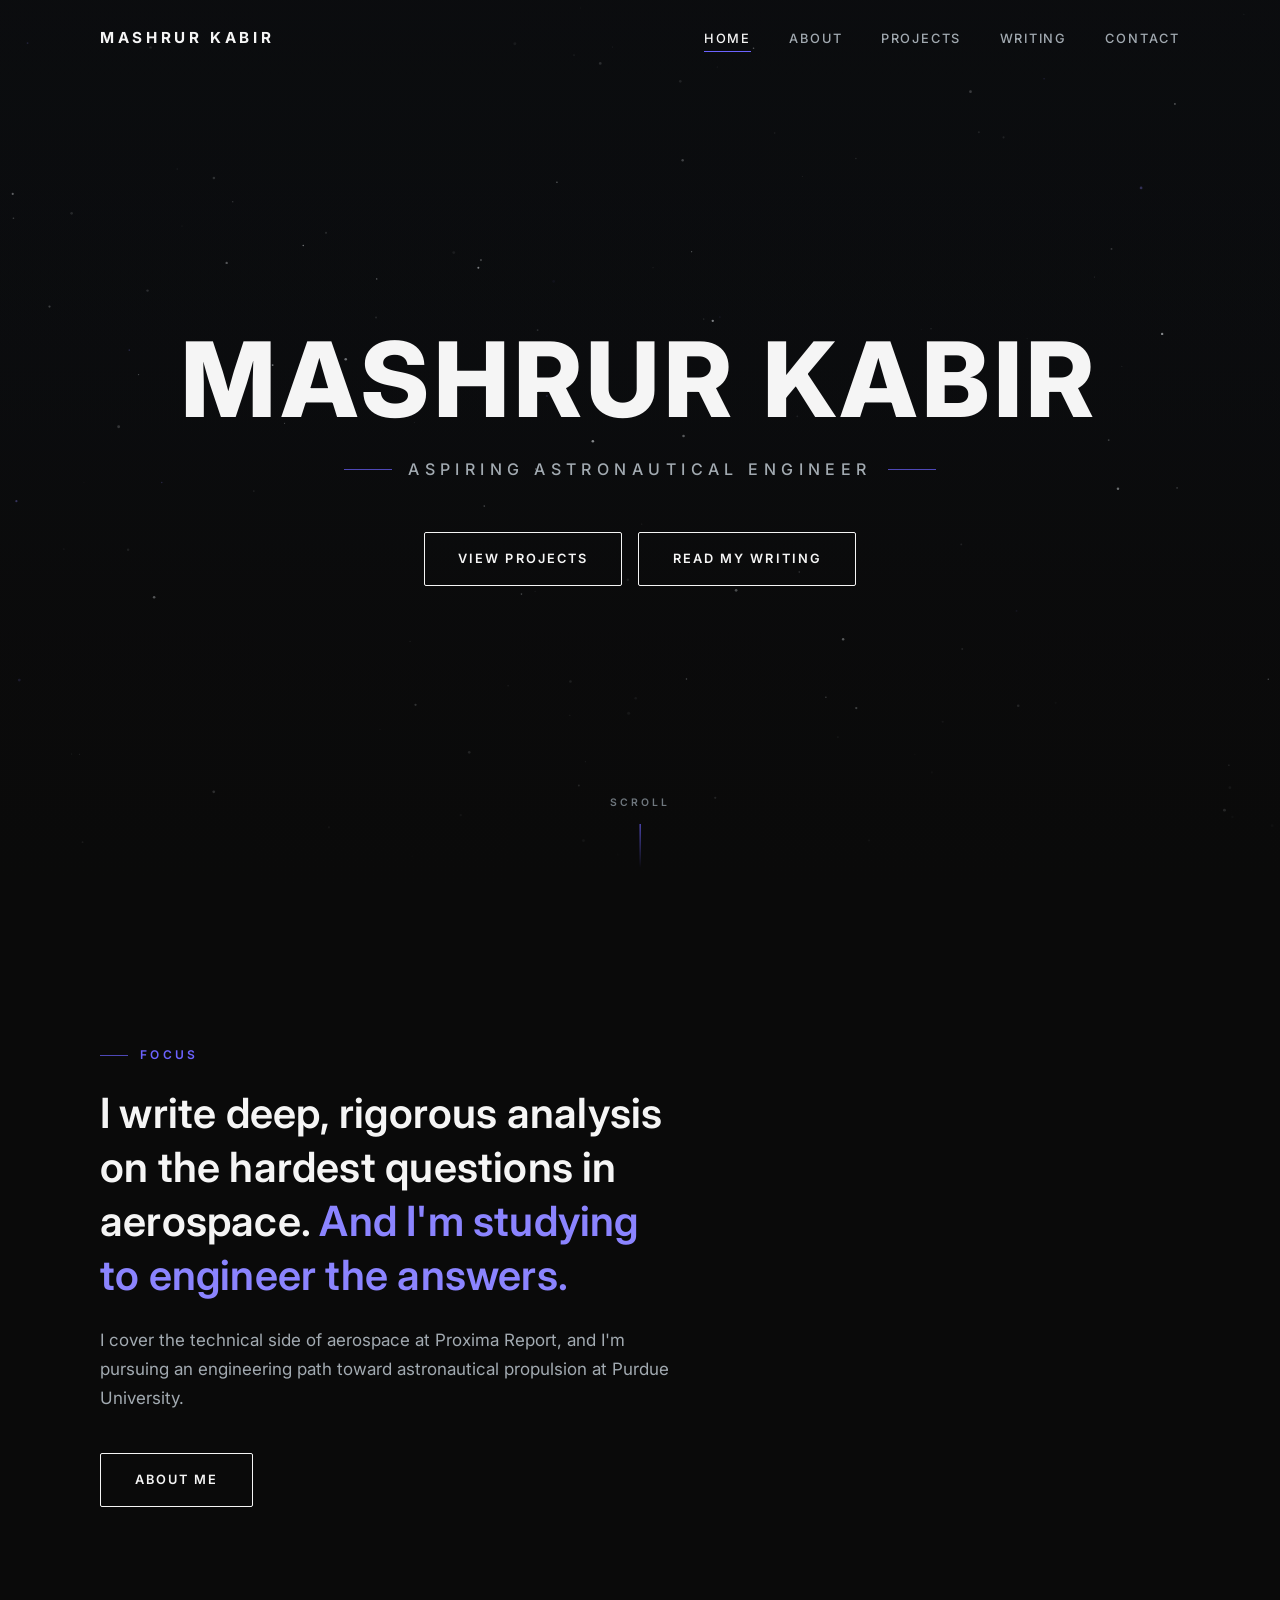
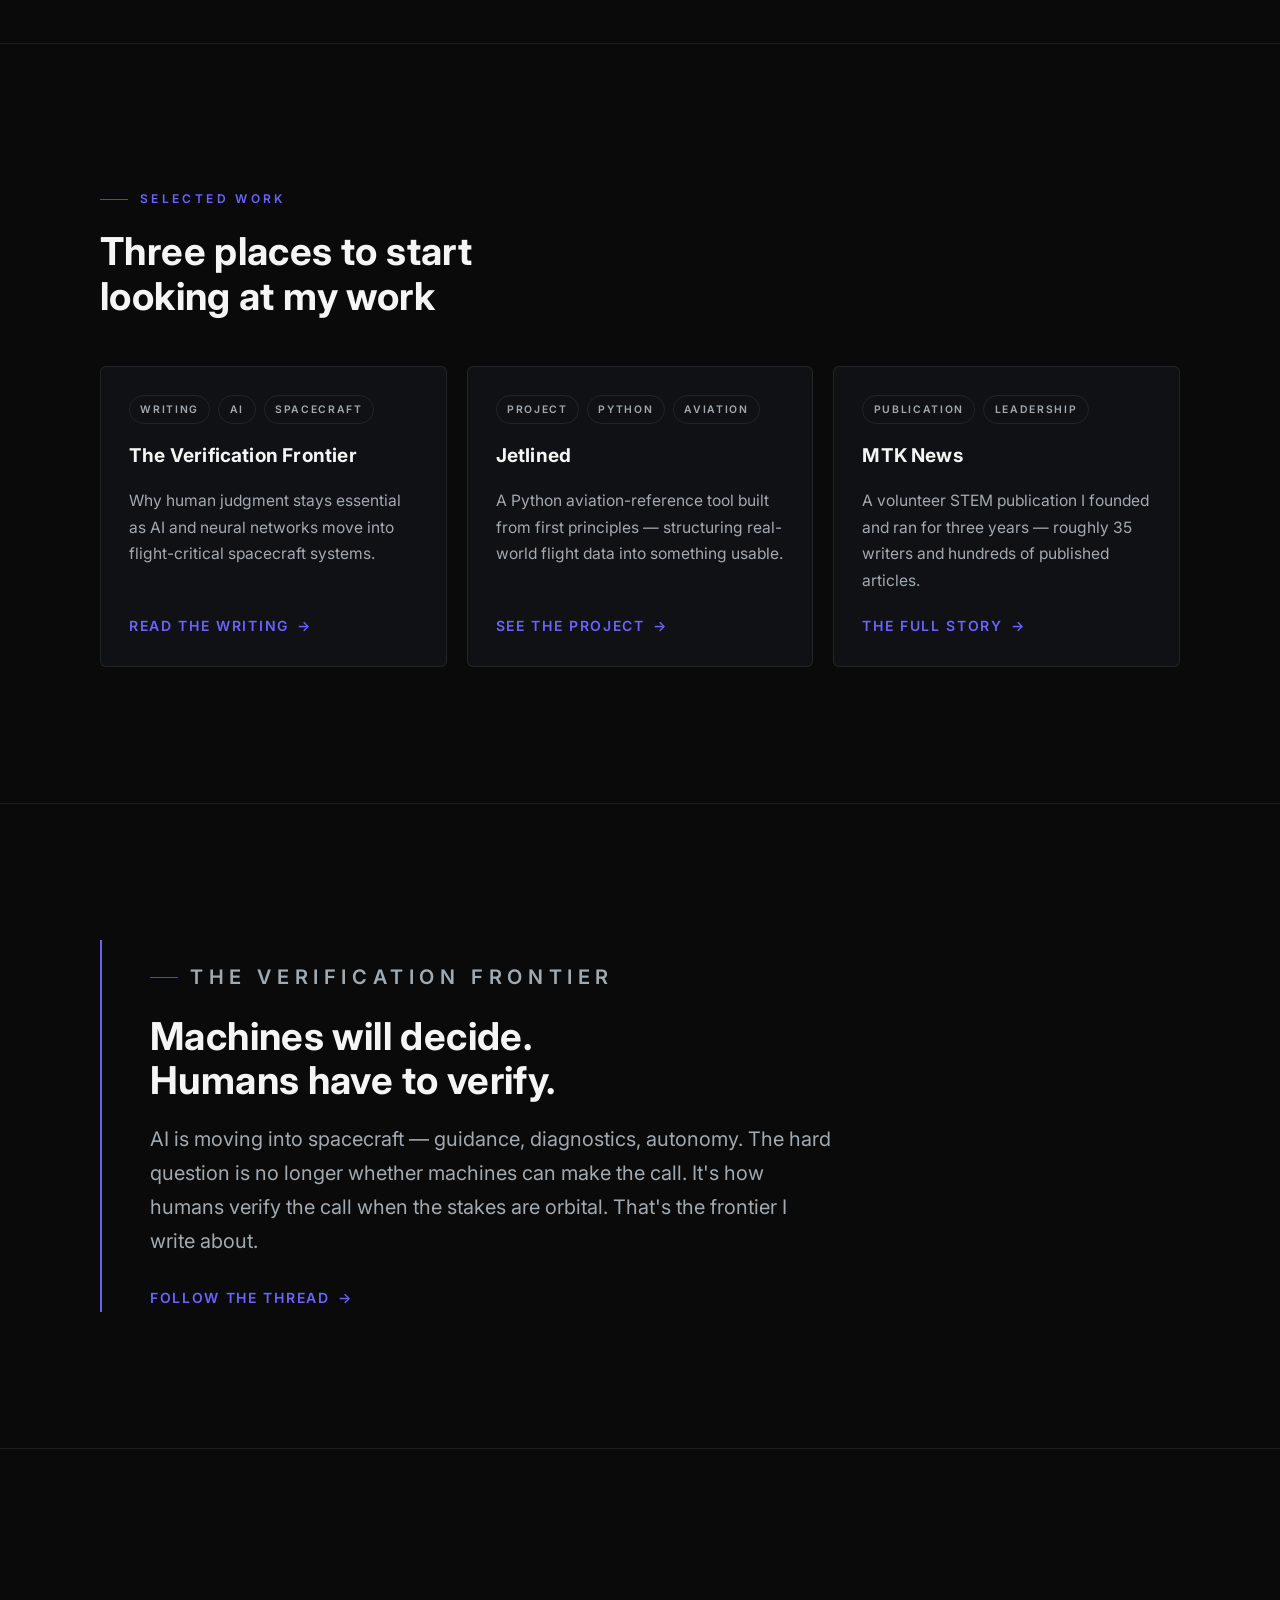
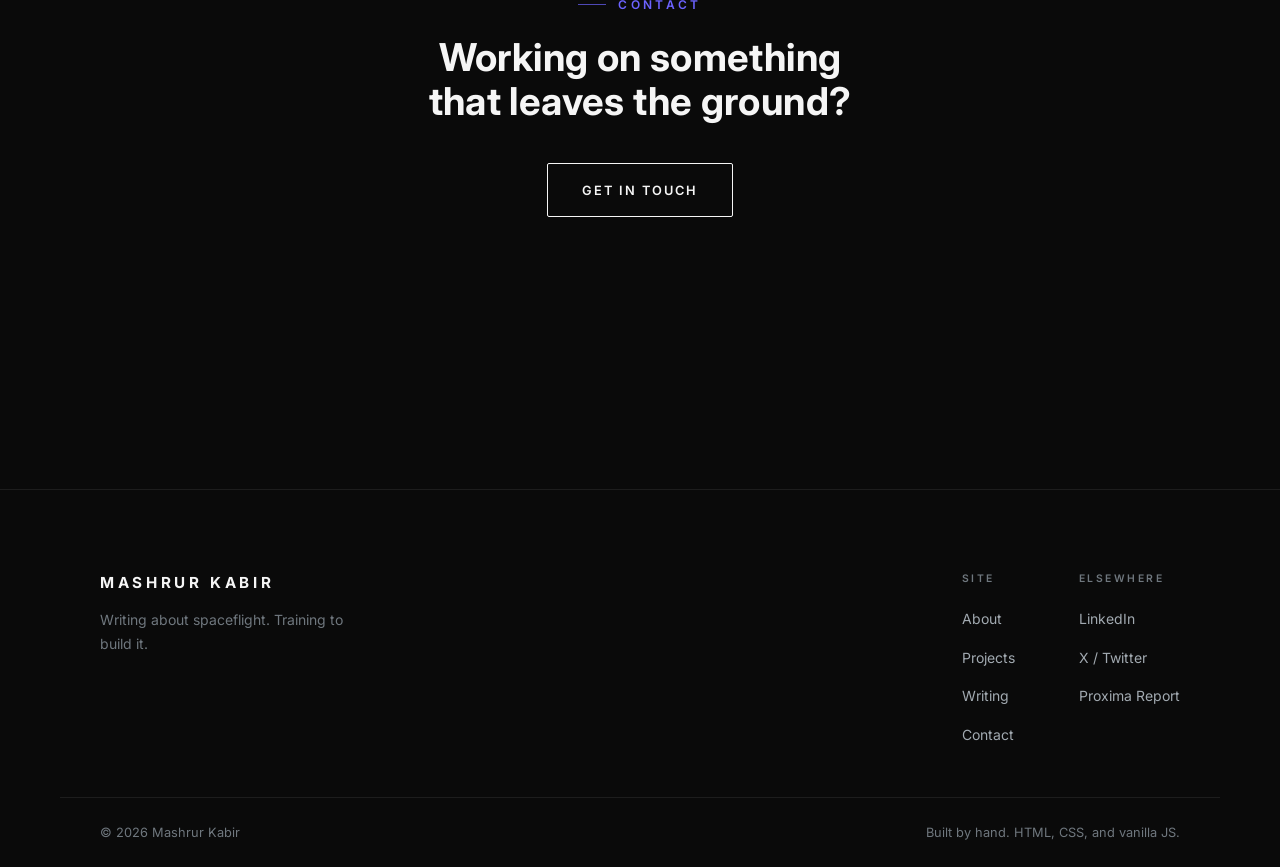
==== commit 094b7ec1: "Add MTK News case-study subpage, linked from Projects and home cards Co-Authored-By: Claude Fable 5 " ====
--- a/index.html
+++ b/index.html
@@ -25,7 +25,7 @@
 <body>
   <a class="skip-link" href="#main">Skip to content</a>
 
-  <!-- ======================= Header (shared markup — edit on all 5 pages) ======================= -->
+  <!-- ======================= Header (shared markup — edit on all 6 pages) ======================= -->
   <header class="site-header" data-header>
     <div class="header-inner container">
       <a href="/" class="brand">Mashrur Kabir</a>
@@ -129,7 +129,7 @@
             <div class="card-tags"><span>Publication</span><span>Leadership</span></div>
             <h3>MTK News</h3>
             <p>A volunteer STEM publication I founded and ran for three years — roughly 35 writers and hundreds of published articles.</p>
-            <a class="text-link card-cover" href="projects.html">The full story <span aria-hidden="true">&rarr;</span></a>
+            <a class="text-link card-cover" href="mtk-news.html">The full story <span aria-hidden="true">&rarr;</span></a>
           </article>
         </div>
       </div>
@@ -162,7 +162,7 @@
 
   </main>
 
-  <!-- ======================= Footer (shared markup — edit on all 5 pages) ======================= -->
+  <!-- ======================= Footer (shared markup — edit on all 6 pages) ======================= -->
   <footer class="site-footer">
     <div class="container footer-inner">
       <div>
--- a/style.css
+++ b/style.css
@@ -1119,7 +1119,114 @@
 }
 
 /* --------------------------------------------------------------------------
-   12. Footer
+   12. Project subpage (mtk-news.html)
+   -------------------------------------------------------------------------- */
+
+/* "← All projects" crumb above the page-header eyebrow */
+.back-link {
+  margin-bottom: 2.5rem;
+}
+
+/* Vitals strip — label / value / note fact cards */
+.fact-grid {
+  display: grid;
+  grid-template-columns: repeat(auto-fit, minmax(200px, 1fr));
+  gap: 1.25rem;
+}
+
+.fact {
+  padding: 1.5rem 1.75rem;
+  border: 1px solid var(--border);
+  border-radius: 6px;
+  background: var(--bg-panel);
+}
+
+.fact .label {
+  display: block;
+  font-size: var(--fs-label);
+  font-weight: 600;
+  letter-spacing: 0.28em;
+  text-transform: uppercase;
+  color: var(--text-faint);
+  margin-bottom: 0.6rem;
+}
+
+.fact .value {
+  font-size: 1.4rem;
+  font-weight: 700;
+  letter-spacing: 0.02em;
+  line-height: 1.2;
+}
+
+.fact .note {
+  margin-top: 0.35rem;
+  font-size: var(--fs-small);
+  color: var(--text-muted);
+}
+
+/* Story prose reuses .about-prose; this adds the offset below the section title */
+.story-prose {
+  margin-top: 3rem;
+}
+
+/* Milestone timeline */
+.timeline {
+  list-style: none;
+  margin-top: 3rem;
+  max-width: 46rem;
+}
+
+.timeline li {
+  position: relative;
+  padding: 0 0 2.75rem 2.25rem;
+  border-left: 1px solid var(--border-strong);
+}
+
+.timeline li:last-child {
+  padding-bottom: 0.25rem;
+  /* Fade the rail out under the final milestone */
+  border-image: linear-gradient(to bottom, var(--border-strong), transparent) 1;
+}
+
+.timeline li::before {
+  content: "";
+  position: absolute;
+  top: 0.35rem;
+  left: -4px;
+  width: 9px;
+  height: 9px;
+  border-radius: 50%;
+  background: var(--accent);
+  box-shadow: 0 0 0 4px var(--accent-soft);
+}
+
+.timeline .when {
+  font-size: var(--fs-label);
+  font-weight: 600;
+  letter-spacing: 0.28em;
+  text-transform: uppercase;
+  color: var(--accent);
+}
+
+.timeline h3 {
+  margin-top: 0.4rem;
+  font-size: var(--fs-h3);
+  font-weight: 700;
+  letter-spacing: 0.01em;
+}
+
+.timeline p {
+  margin-top: 0.45rem;
+  color: var(--text-muted);
+  max-width: 56ch;
+}
+
+.timeline + .coming-soon {
+  margin-top: 3rem;
+}
+
+/* --------------------------------------------------------------------------
+   13. Footer
    -------------------------------------------------------------------------- */
 .site-footer {
   border-top: 1px solid var(--border);
@@ -1194,7 +1301,7 @@
 }
 
 /* --------------------------------------------------------------------------
-   13. Scroll-reveal
+   14. Scroll-reveal
    -------------------------------------------------------------------------- */
 .reveal {
   opacity: 0;
@@ -1213,7 +1320,7 @@
 .reveal[data-delay="3"] { transition-delay: 0.3s; }
 
 /* --------------------------------------------------------------------------
-   14. Reduced motion — kill all animation, show everything
+   15. Reduced motion — kill all animation, show everything
    -------------------------------------------------------------------------- */
 @media (prefers-reduced-motion: reduce) {
   html {
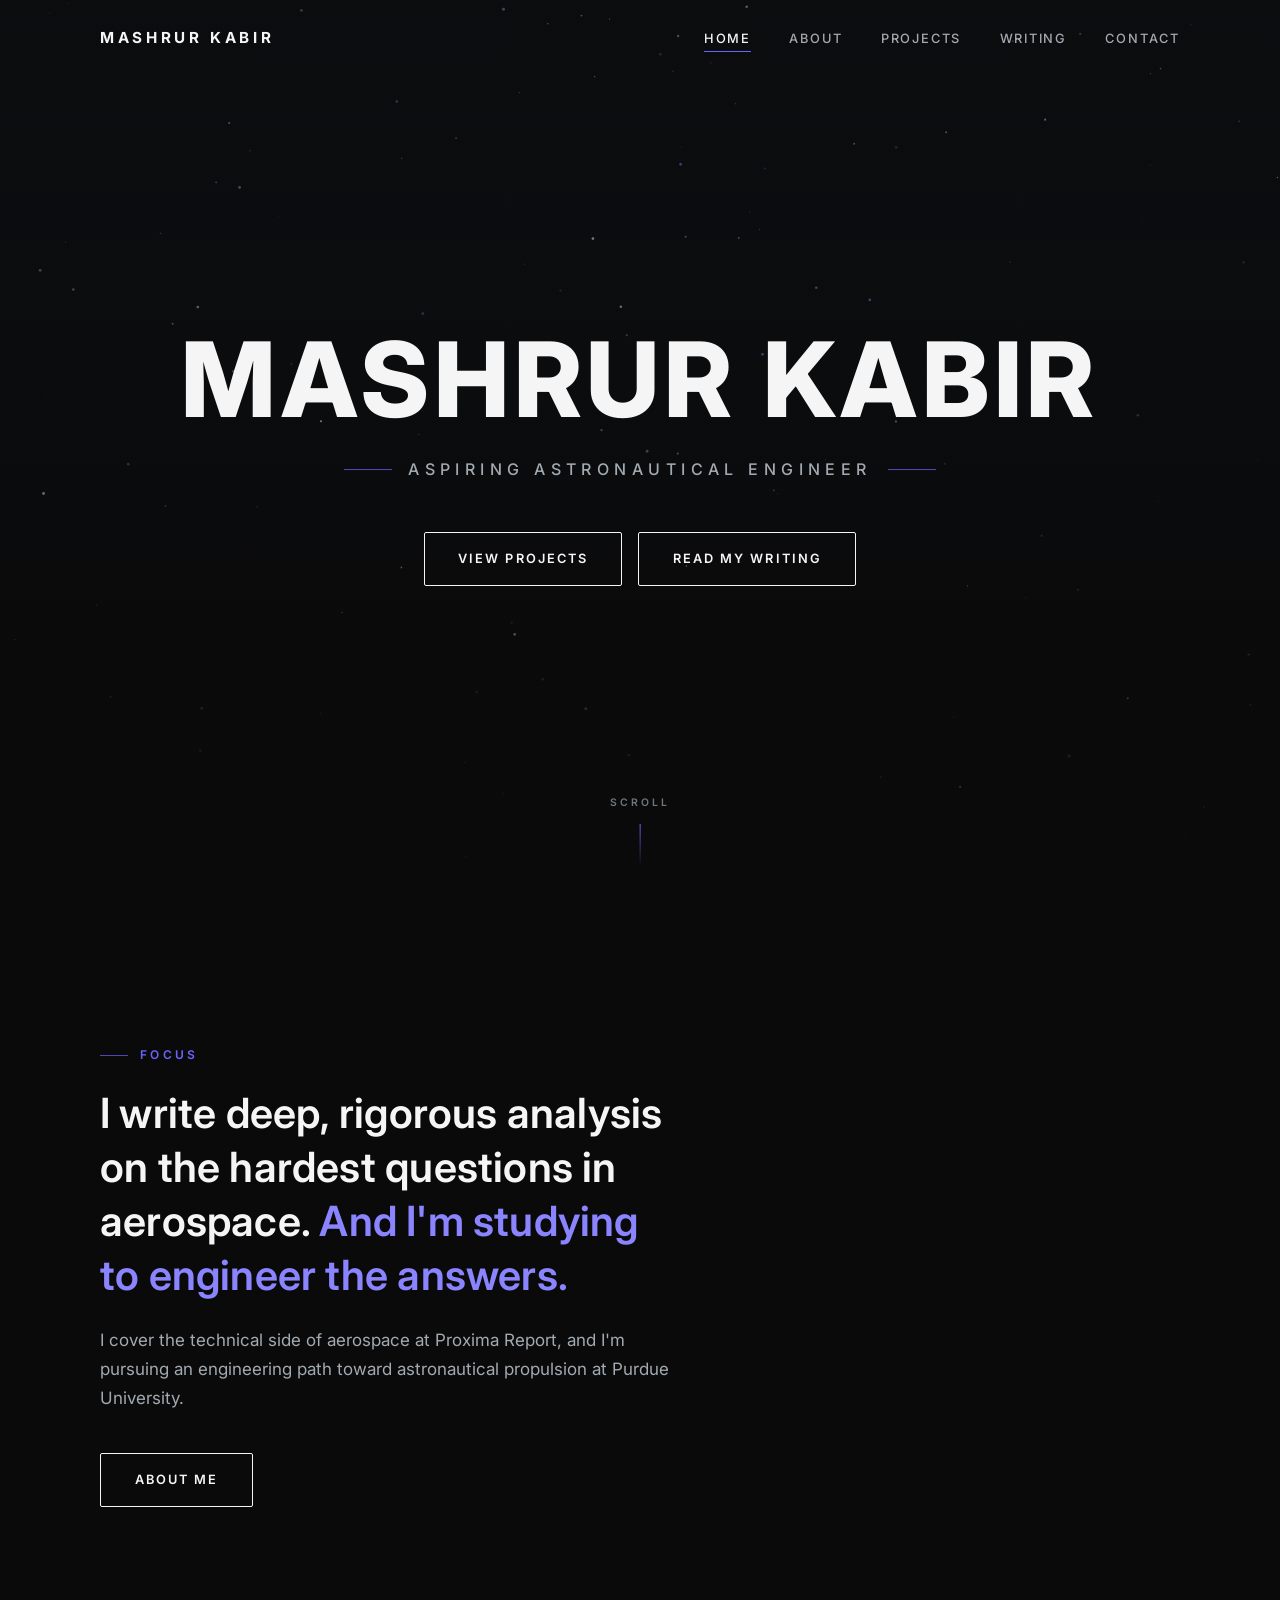
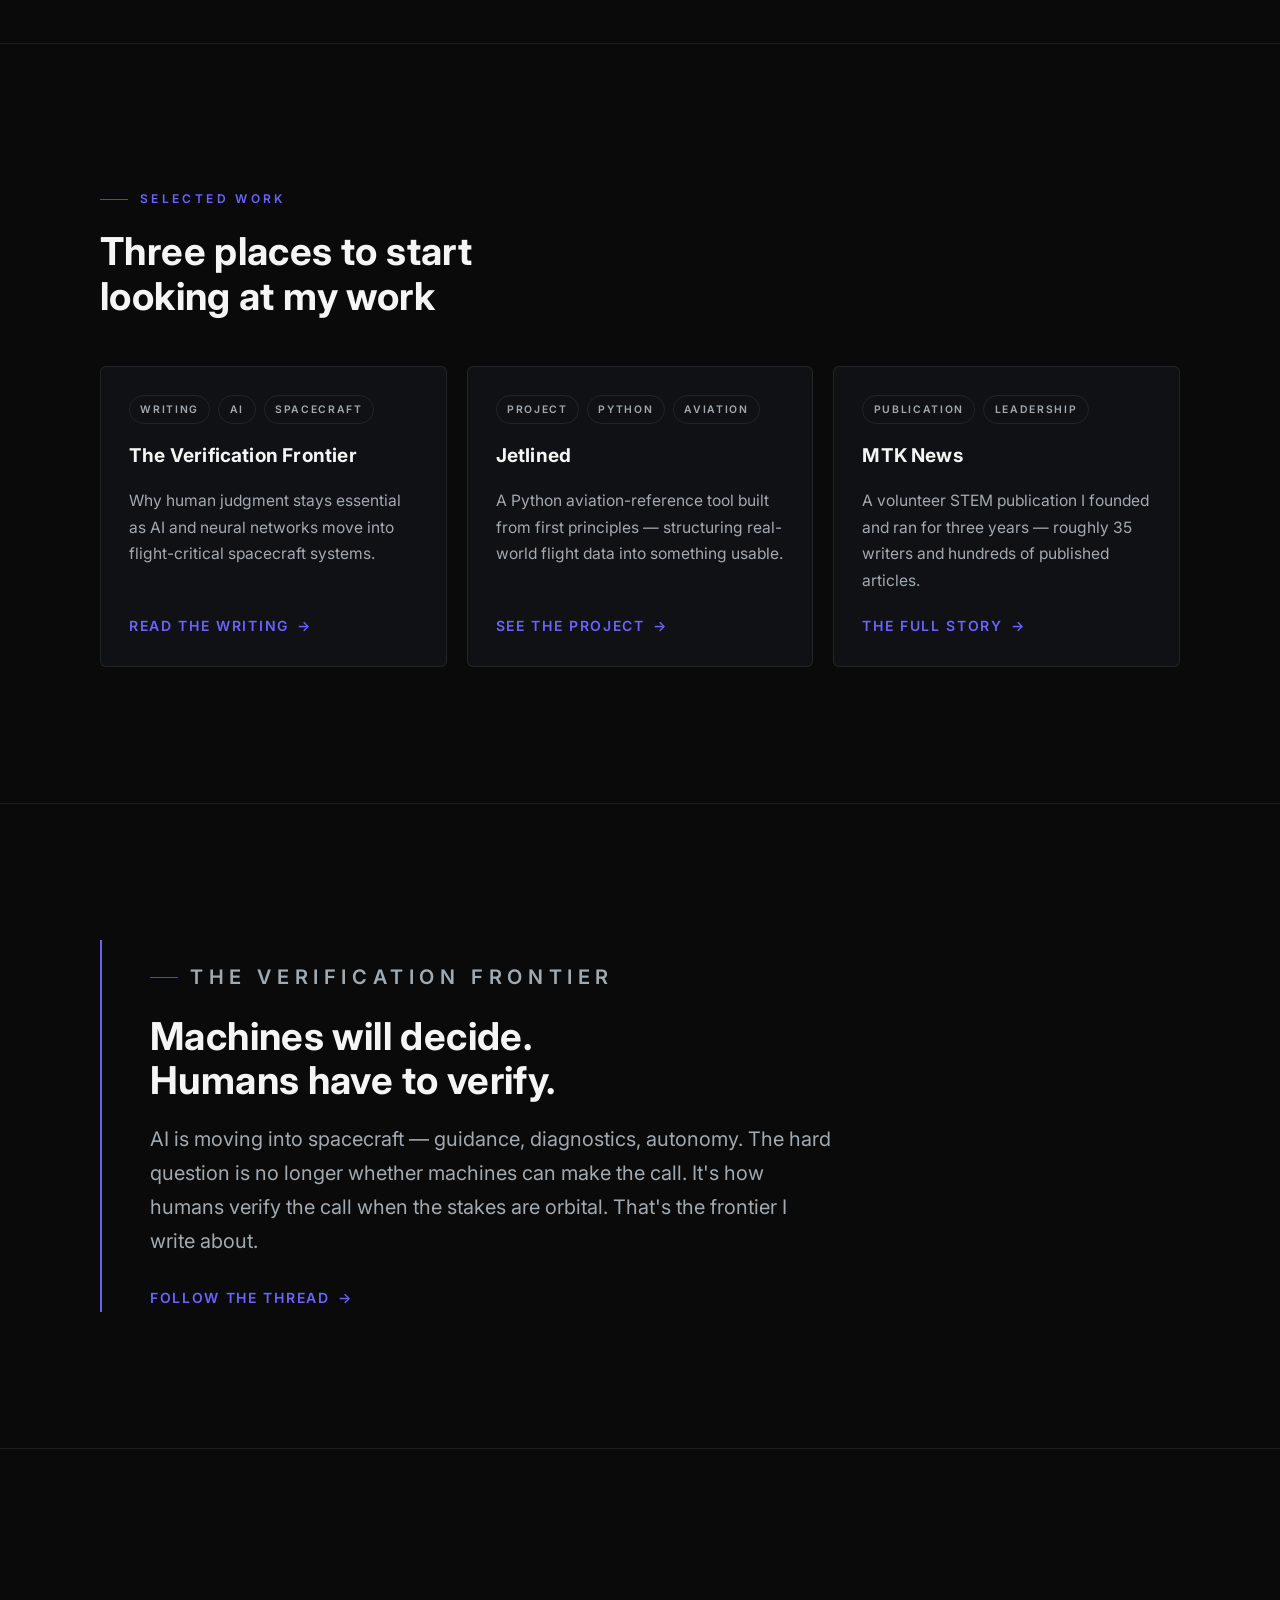
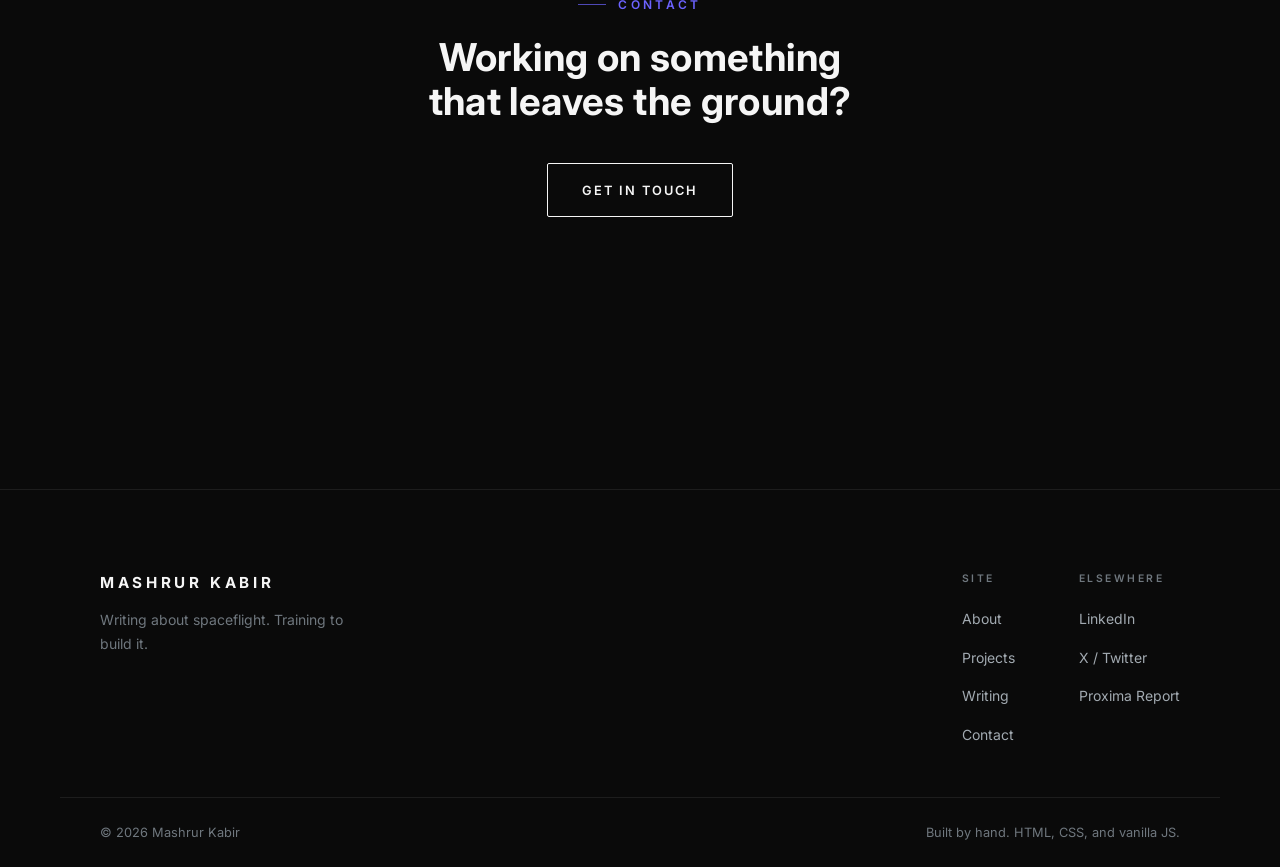
==== commit 5053732e: "Add SEO plumbing: sitemap, robots.txt, canonicals, JSON-LD identity sitemap.xml lists all six pages " ====
--- a/index.html
+++ b/index.html
@@ -5,6 +5,7 @@
   <meta name="viewport" content="width=device-width, initial-scale=1">
   <title>Mashrur Kabir — Aerospace Journalist &amp; Aspiring Astronautical Engineer</title>
   <meta name="description" content="Mashrur Kabir writes about spaceflight, propulsion, and AI in high-stakes aerospace systems for Proxima Report — and is training to build the machines he covers.">
+  <link rel="canonical" href="https://mashrurkabir.com/">
 
   <link rel="icon" type="image/svg+xml" href="favicon.svg">
 
@@ -21,6 +22,52 @@
   <meta property="og:type" content="website">
   <meta property="og:url" content="https://mashrurkabir.com/">
   <!-- <meta property="og:image" content="https://mashrurkabir.com/assets/og-image.jpg"> -->
+
+  <!-- Structured data — ties the byline identity together for search engines.
+       TODO: when you fill in the footer profile links, add your LinkedIn and X
+       URLs to BOTH sameAs lists (here and in about.html). -->
+  <script type="application/ld+json">
+  {
+    "@context": "https://schema.org",
+    "@graph": [
+      {
+        "@type": "WebSite",
+        "@id": "https://mashrurkabir.com/#website",
+        "url": "https://mashrurkabir.com/",
+        "name": "Mashrur Kabir",
+        "publisher": { "@id": "https://mashrurkabir.com/#person" }
+      },
+      {
+        "@type": "Person",
+        "@id": "https://mashrurkabir.com/#person",
+        "name": "Mashrur Kabir",
+        "url": "https://mashrurkabir.com/",
+        "jobTitle": "Aerospace Journalist",
+        "description": "Aerospace journalist at Proxima Report covering spaceflight, propulsion, and AI in high-stakes aerospace systems; aspiring astronautical engineer focused on space nuclear propulsion.",
+        "worksFor": {
+          "@type": "Organization",
+          "name": "Proxima Report",
+          "url": "https://proximareport.com/"
+        },
+        "affiliation": {
+          "@type": "CollegeOrUniversity",
+          "name": "Purdue University"
+        },
+        "knowsAbout": [
+          "Spaceflight",
+          "Astronautical propulsion",
+          "Space nuclear propulsion",
+          "AI in aerospace systems",
+          "Aerospace journalism"
+        ],
+        "sameAs": [
+          "https://proximareport.com/author/mashrur/",
+          "https://mashrurk.substack.com/"
+        ]
+      }
+    ]
+  }
+  </script>
 </head>
 <body>
   <a class="skip-link" href="#main">Skip to content</a>
--- a/style.css
+++ b/style.css
@@ -990,6 +990,62 @@
   margin-bottom: 0.75rem;
 }
 
+/* Archive — compact one-line rows for older pieces, generated by
+   scripts/update_articles.py from data/articles.json */
+.archive-list {
+  list-style: none;
+}
+
+.archive-list li {
+  border-bottom: 1px solid var(--border);
+}
+
+.archive-list a {
+  display: grid;
+  grid-template-columns: 110px minmax(0, 1fr) auto;
+  align-items: baseline;
+  gap: 0.35rem 2rem;
+  padding: 1.05rem 0.25rem;
+  color: var(--text-muted);
+  transition: color 0.2s var(--ease), padding-left 0.2s var(--ease);
+}
+
+.archive-list a:hover {
+  color: var(--text);
+  padding-left: 0.75rem;
+}
+
+.archive-list time,
+.archive-list .archive-undated {
+  font-size: var(--fs-small);
+  color: var(--text-faint);
+}
+
+.archive-list .archive-title {
+  font-weight: 600;
+}
+
+.archive-list .archive-source {
+  font-size: 0.65rem;
+  font-weight: 600;
+  letter-spacing: 0.16em;
+  text-transform: uppercase;
+  color: var(--text-faint);
+  white-space: nowrap;
+}
+
+@media (max-width: 640px) {
+  .archive-list a {
+    grid-template-columns: 1fr;
+    gap: 0.2rem;
+  }
+
+  /* Title first when stacked */
+  .archive-list .archive-title {
+    order: -1;
+  }
+}
+
 /* --------------------------------------------------------------------------
    11. Contact page
    -------------------------------------------------------------------------- */
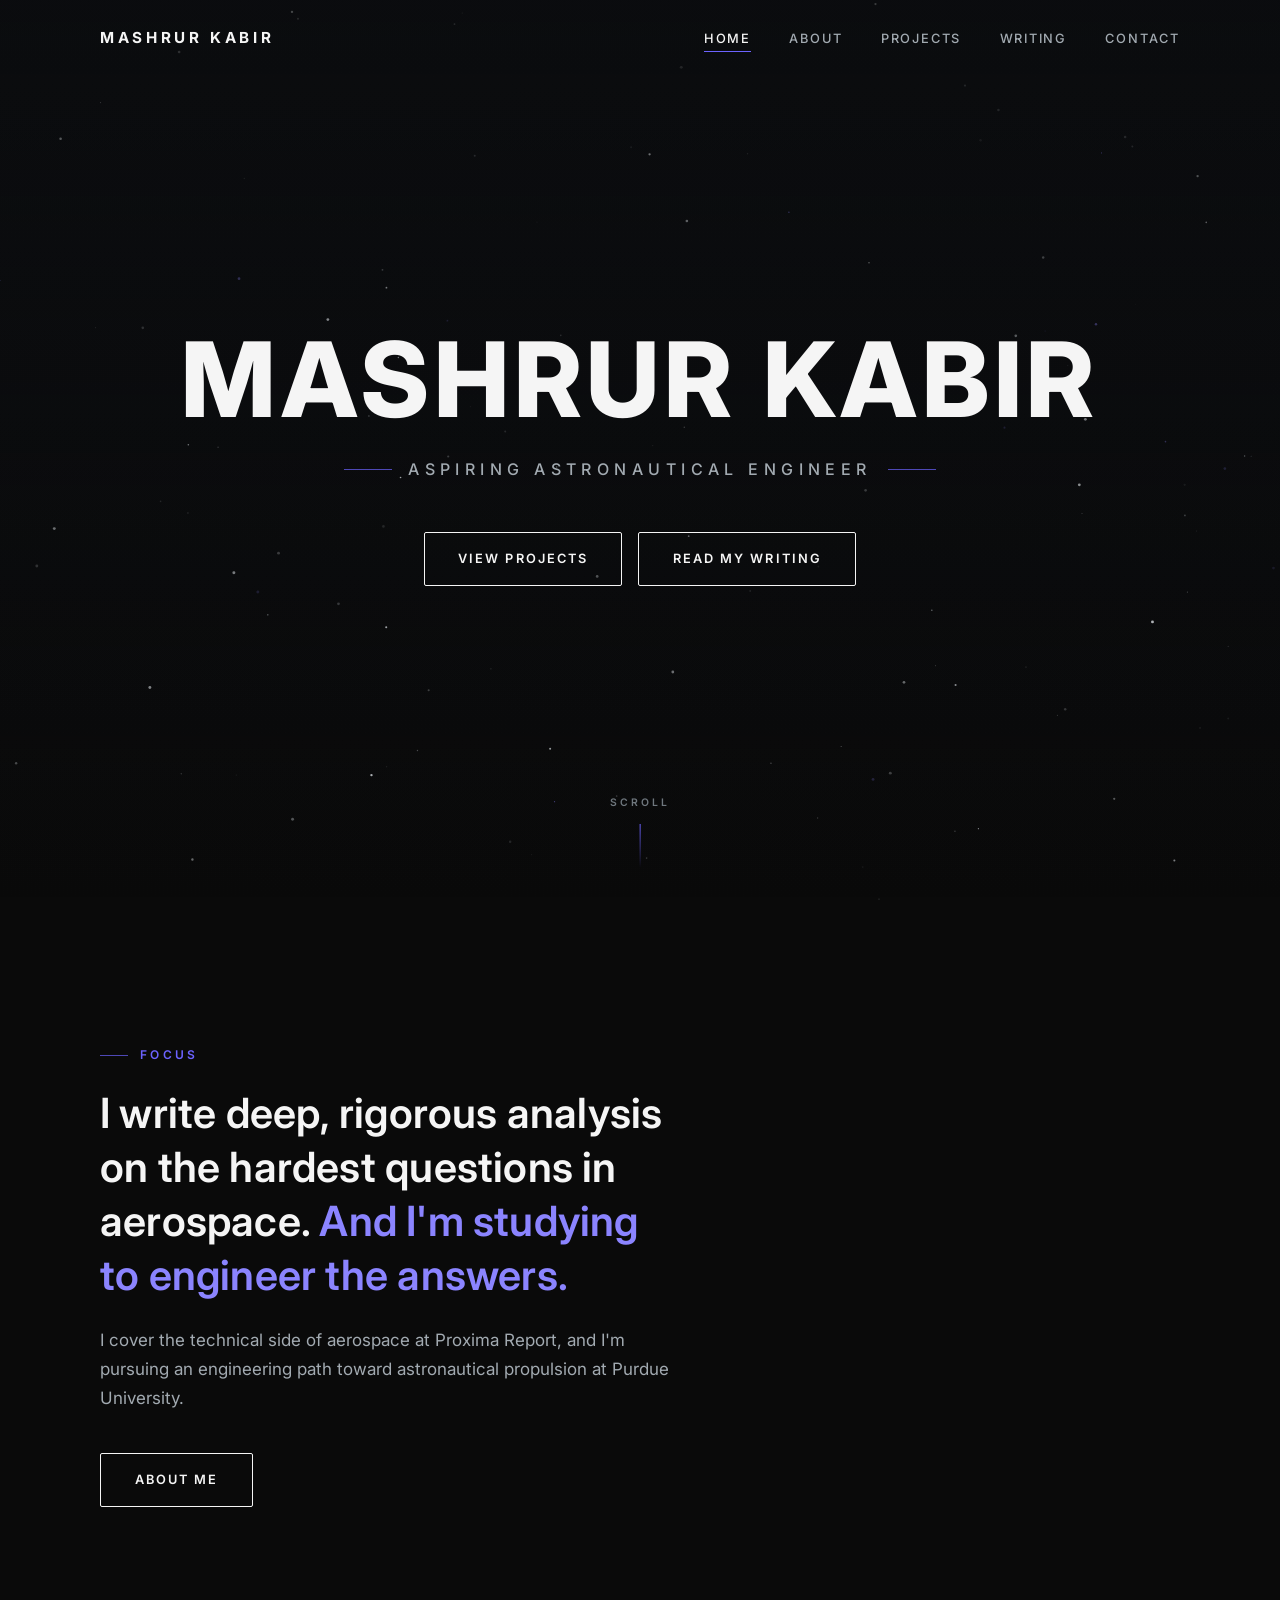
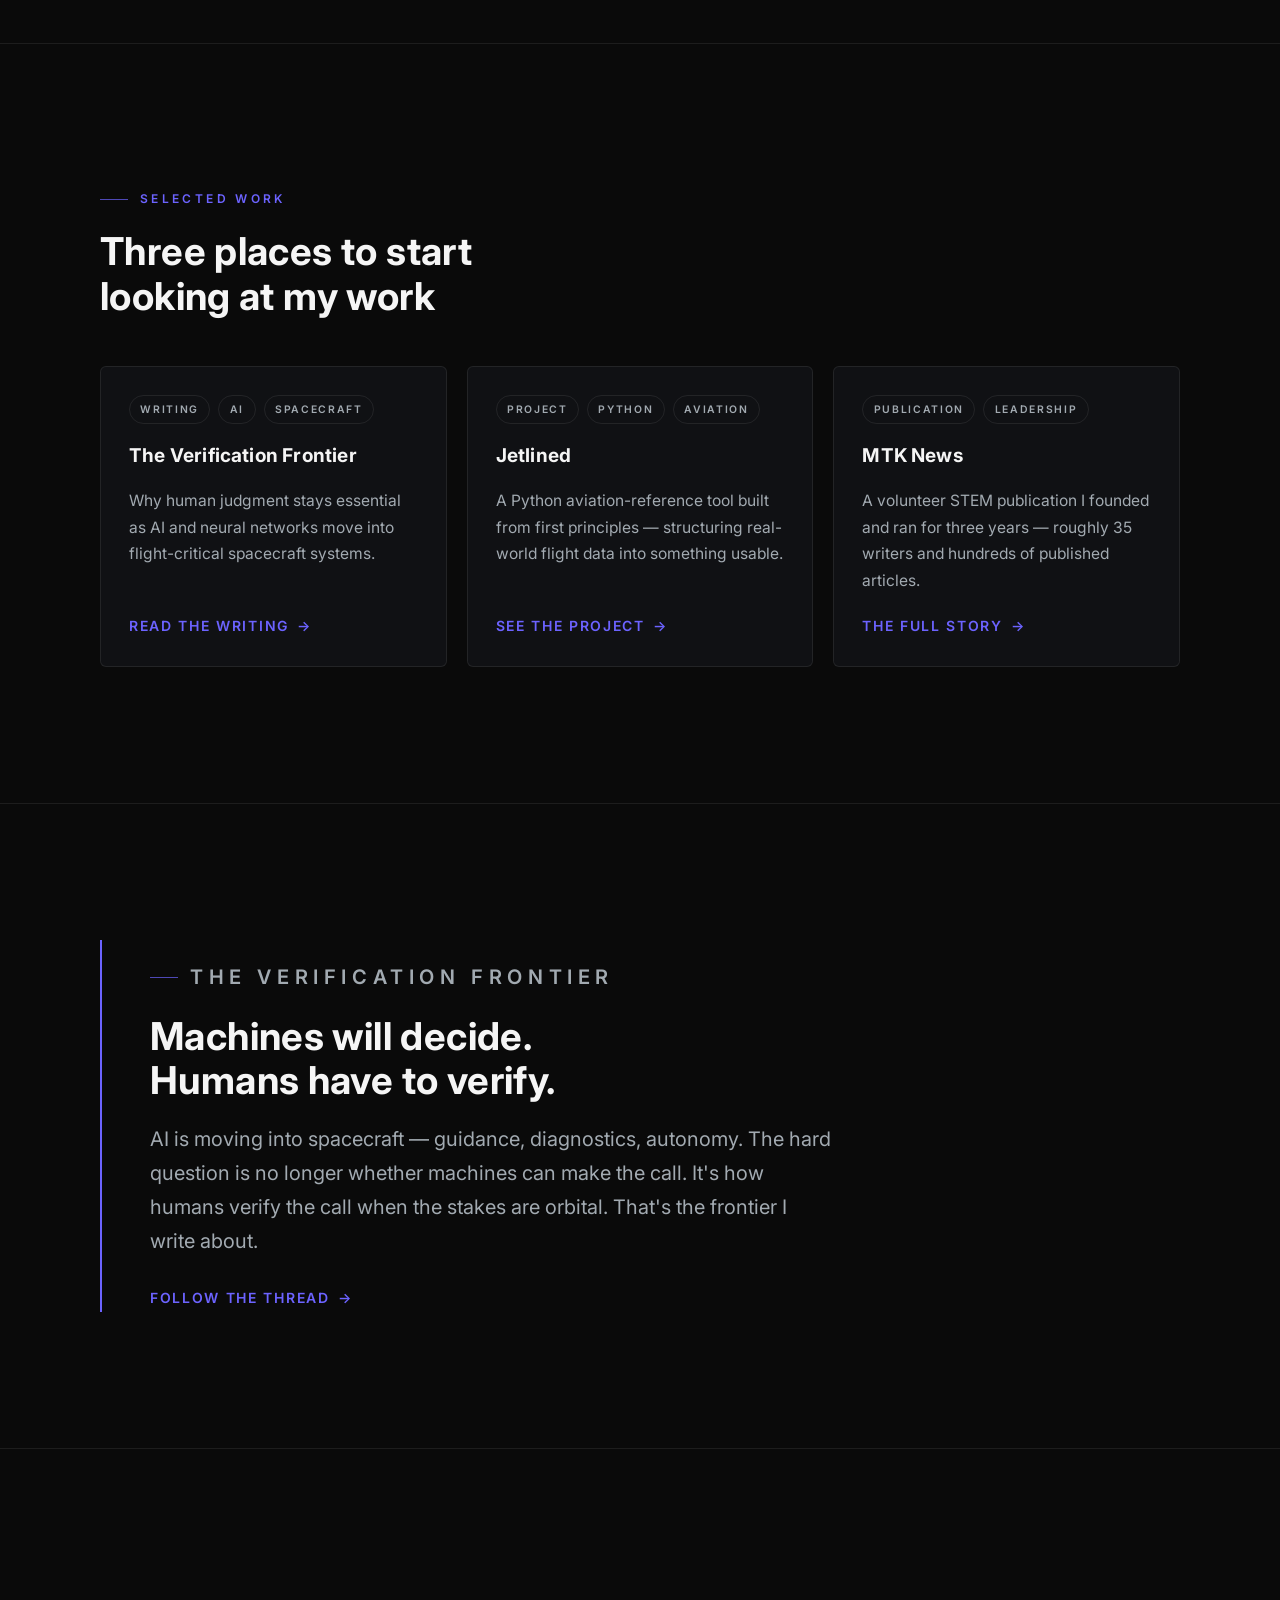
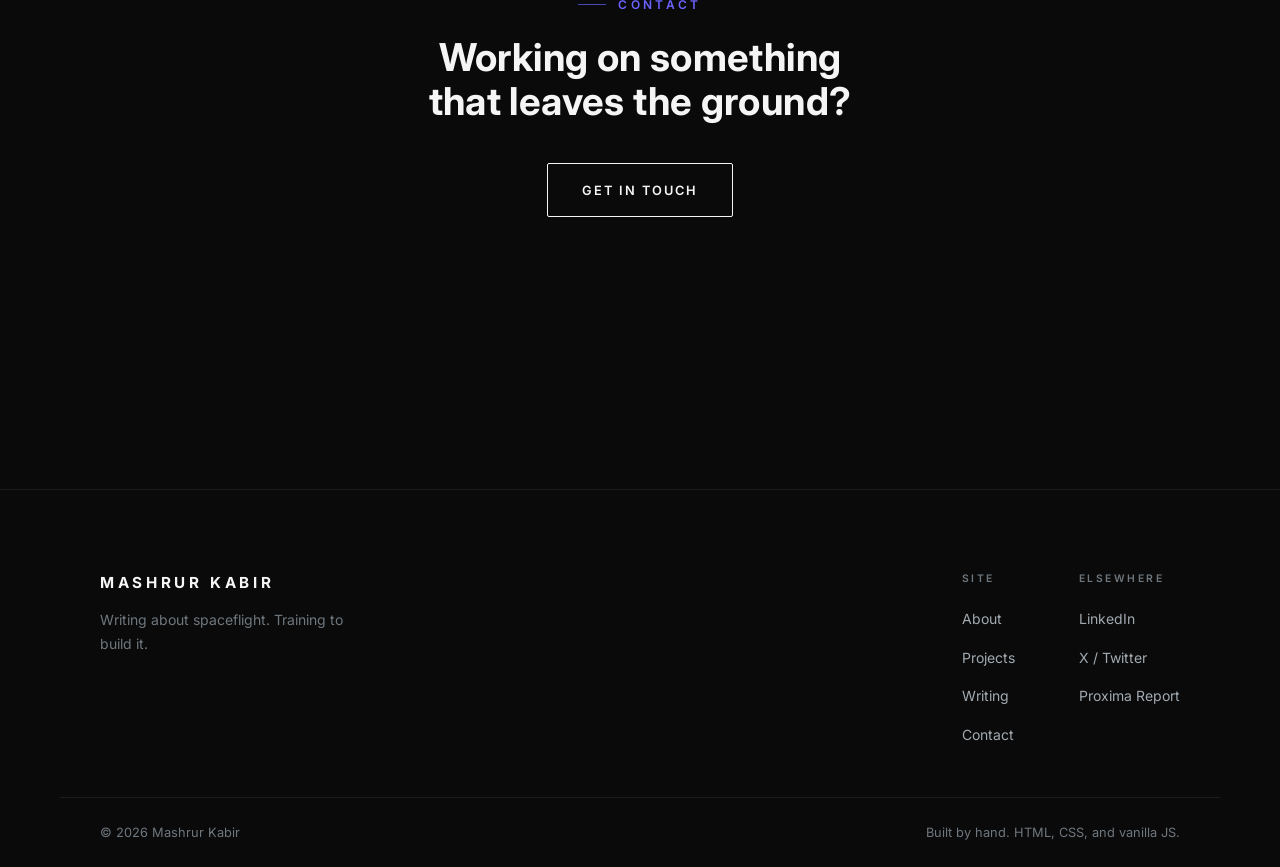
==== commit 7ac7af48: "Make the starfield a fixed site-wide background on every page The animated canvas starfield now rend" ====
--- a/index.html
+++ b/index.html
@@ -70,6 +70,11 @@
   </script>
 </head>
 <body>
+  <!-- Site-wide starfield — fixed canvas behind every page (shared markup on all pages; script.js §6) -->
+  <div class="site-bg" data-site-bg aria-hidden="true">
+    <canvas data-starfield hidden></canvas>
+  </div>
+
   <a class="skip-link" href="#main">Skip to content</a>
 
   <!-- ======================= Header (shared markup — edit on all 6 pages) ======================= -->
@@ -99,11 +104,12 @@
     <!-- ======================= Hero ======================= -->
     <section class="hero" aria-label="Introduction">
       <div class="hero-bg" data-hero-bg aria-hidden="true">
-        <!-- Starfield canvas — active when HERO_BACKGROUND = 'starfield' in script.js -->
-        <canvas class="hero-canvas" data-starfield hidden></canvas>
+        <!-- The animated starfield is the fixed site-wide canvas at the top of <body>;
+             in starfield mode this layer stays transparent so it shows through. -->
 
         <!--
           Background video — active when HERO_BACKGROUND = 'video' in script.js.
+          It covers the starfield inside the hero only.
 
           TODO (video setup):
             1. Drop your loop into  assets/hero.mp4  (WebM twin at assets/hero.webm is optional
--- a/style.css
+++ b/style.css
@@ -414,8 +414,24 @@
 }
 
 /* --------------------------------------------------------------------------
-   6. Hero (home)
+   6. Site background & hero (home)
    -------------------------------------------------------------------------- */
+
+/* Fixed starfield canvas behind every page — the markup sits right after
+   <body> on each page and script.js §6 renders into it. Stays put while
+   the content scrolls over it. */
+.site-bg {
+  position: fixed;
+  inset: 0;
+  z-index: -1;
+  pointer-events: none;
+}
+
+.site-bg canvas {
+  width: 100%;
+  height: 100%;
+}
+
 .hero {
   position: relative;
   min-height: 100vh;
@@ -426,31 +442,43 @@
   isolation: isolate;
 }
 
+/* Transparent by default so the site-wide starfield shows through */
 .hero-bg {
   position: absolute;
   inset: 0;
   z-index: -2;
-  /* Poster doubles as the no-JS / reduced-motion / video-loading fallback */
+}
+
+/* Video mode only (script.js adds .has-video): the poster doubles as the
+   reduced-motion / video-loading fallback and hides the starfield behind it */
+.hero-bg.has-video {
   background: url("assets/hero-poster.jpg") center / cover no-repeat, #0a0a0a;
 }
 
-.hero-canvas,
 .hero-video {
   position: absolute;
   inset: 0;
   width: 100%;
   height: 100%;
-}
-
-.hero-video {
   object-fit: cover;
 }
 
-/* Legibility scrim over video/starfield, fading into the page below */
+/* Legibility scrim over the hero — fades out at the bottom so the starfield
+   continues uninterrupted into the page below */
 .hero-overlay {
   position: absolute;
   inset: 0;
-  z-index: 1; /* above the canvas/video inside .hero-bg */
+  z-index: 1; /* above the video inside .hero-bg */
+  background: linear-gradient(
+    to bottom,
+    rgba(10, 10, 10, 0.55) 0%,
+    rgba(10, 10, 10, 0.3) 45%,
+    rgba(10, 10, 10, 0) 100%
+  );
+}
+
+/* Video mode: the hero is opaque, so blend it into the page instead */
+.hero-bg.has-video .hero-overlay {
   background: linear-gradient(
     to bottom,
     rgba(10, 10, 10, 0.55) 0%,
@@ -721,9 +749,8 @@
   padding-top: calc(var(--header-h) + clamp(3.5rem, 9vw, 6.5rem));
   padding-bottom: clamp(2.75rem, 6vw, 4.5rem);
   border-bottom: 1px solid var(--border);
-  background:
-    radial-gradient(60% 120% at 70% -20%, rgba(108, 99, 255, 0.08), transparent 60%),
-    var(--bg);
+  /* Translucent accent glow only — the starfield stays visible behind it */
+  background: radial-gradient(60% 120% at 70% -20%, rgba(108, 99, 255, 0.08), transparent 60%);
 }
 
 .page-header h1 {
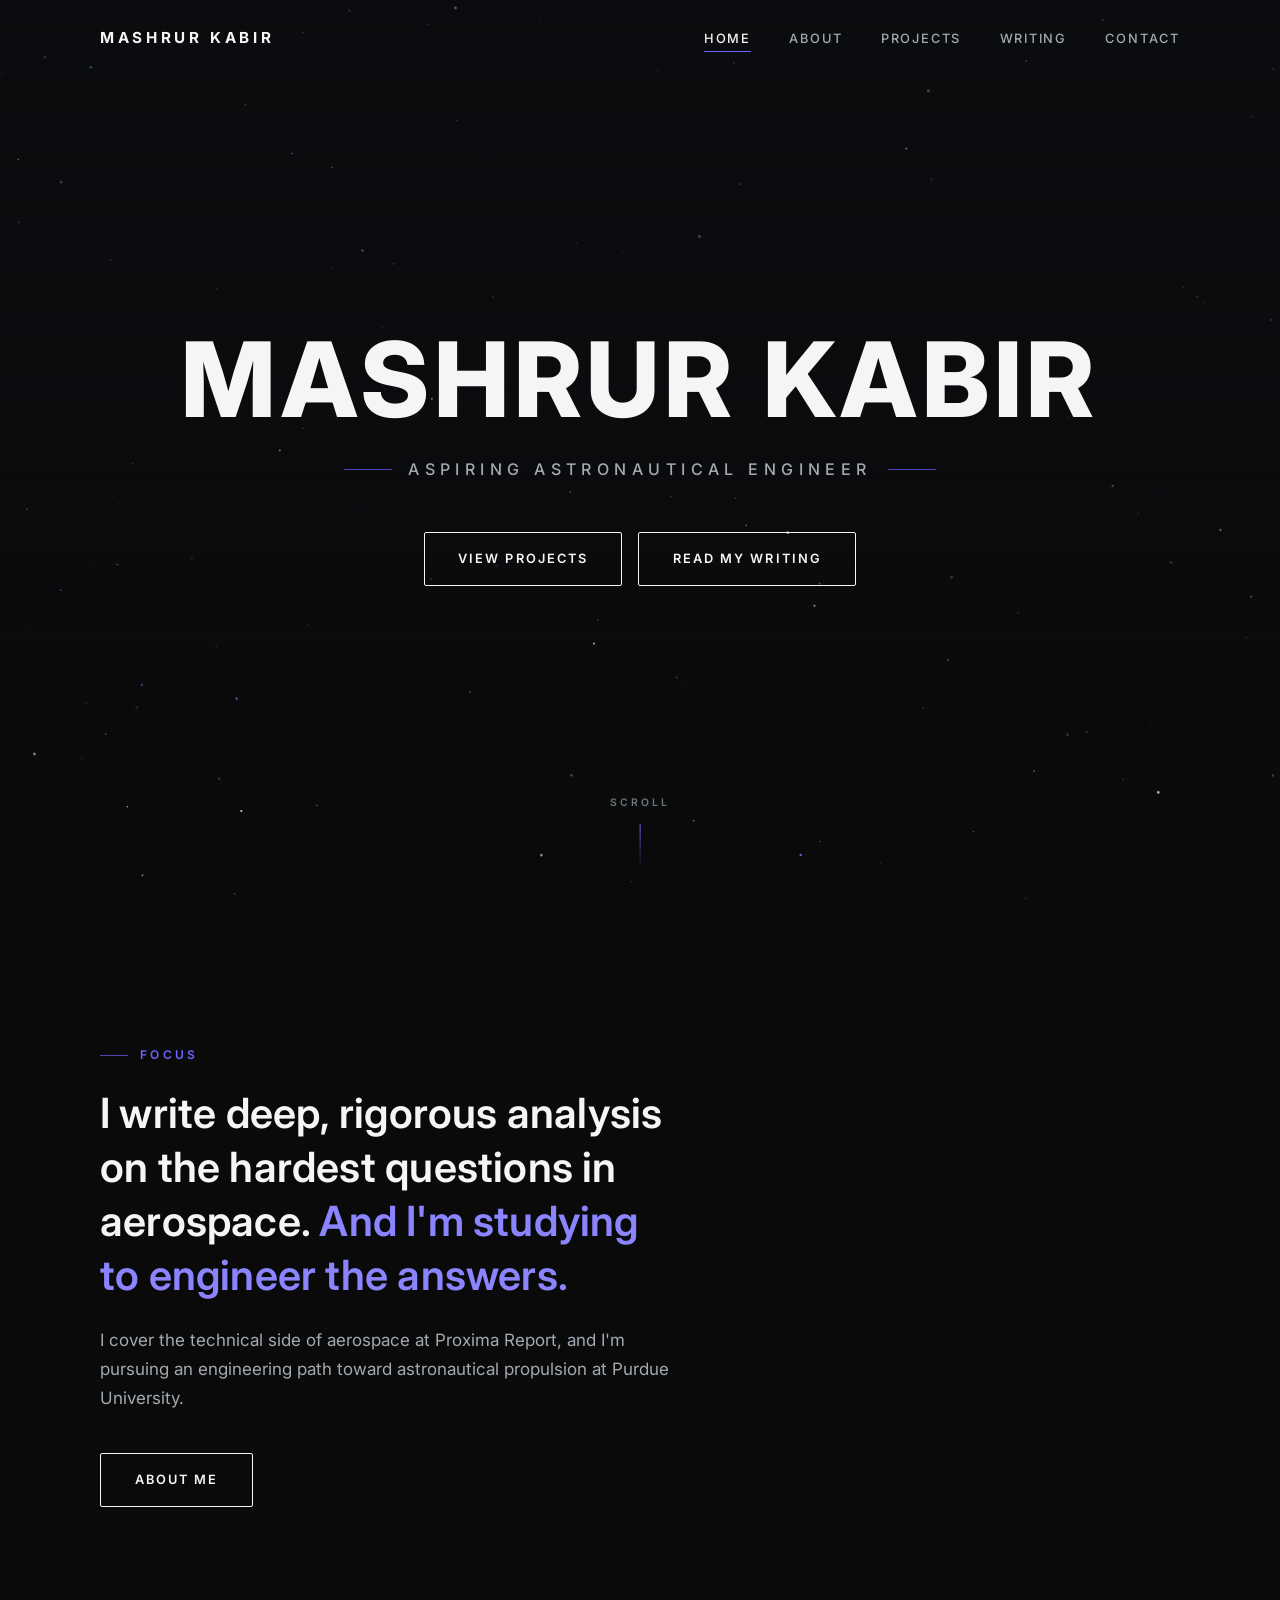
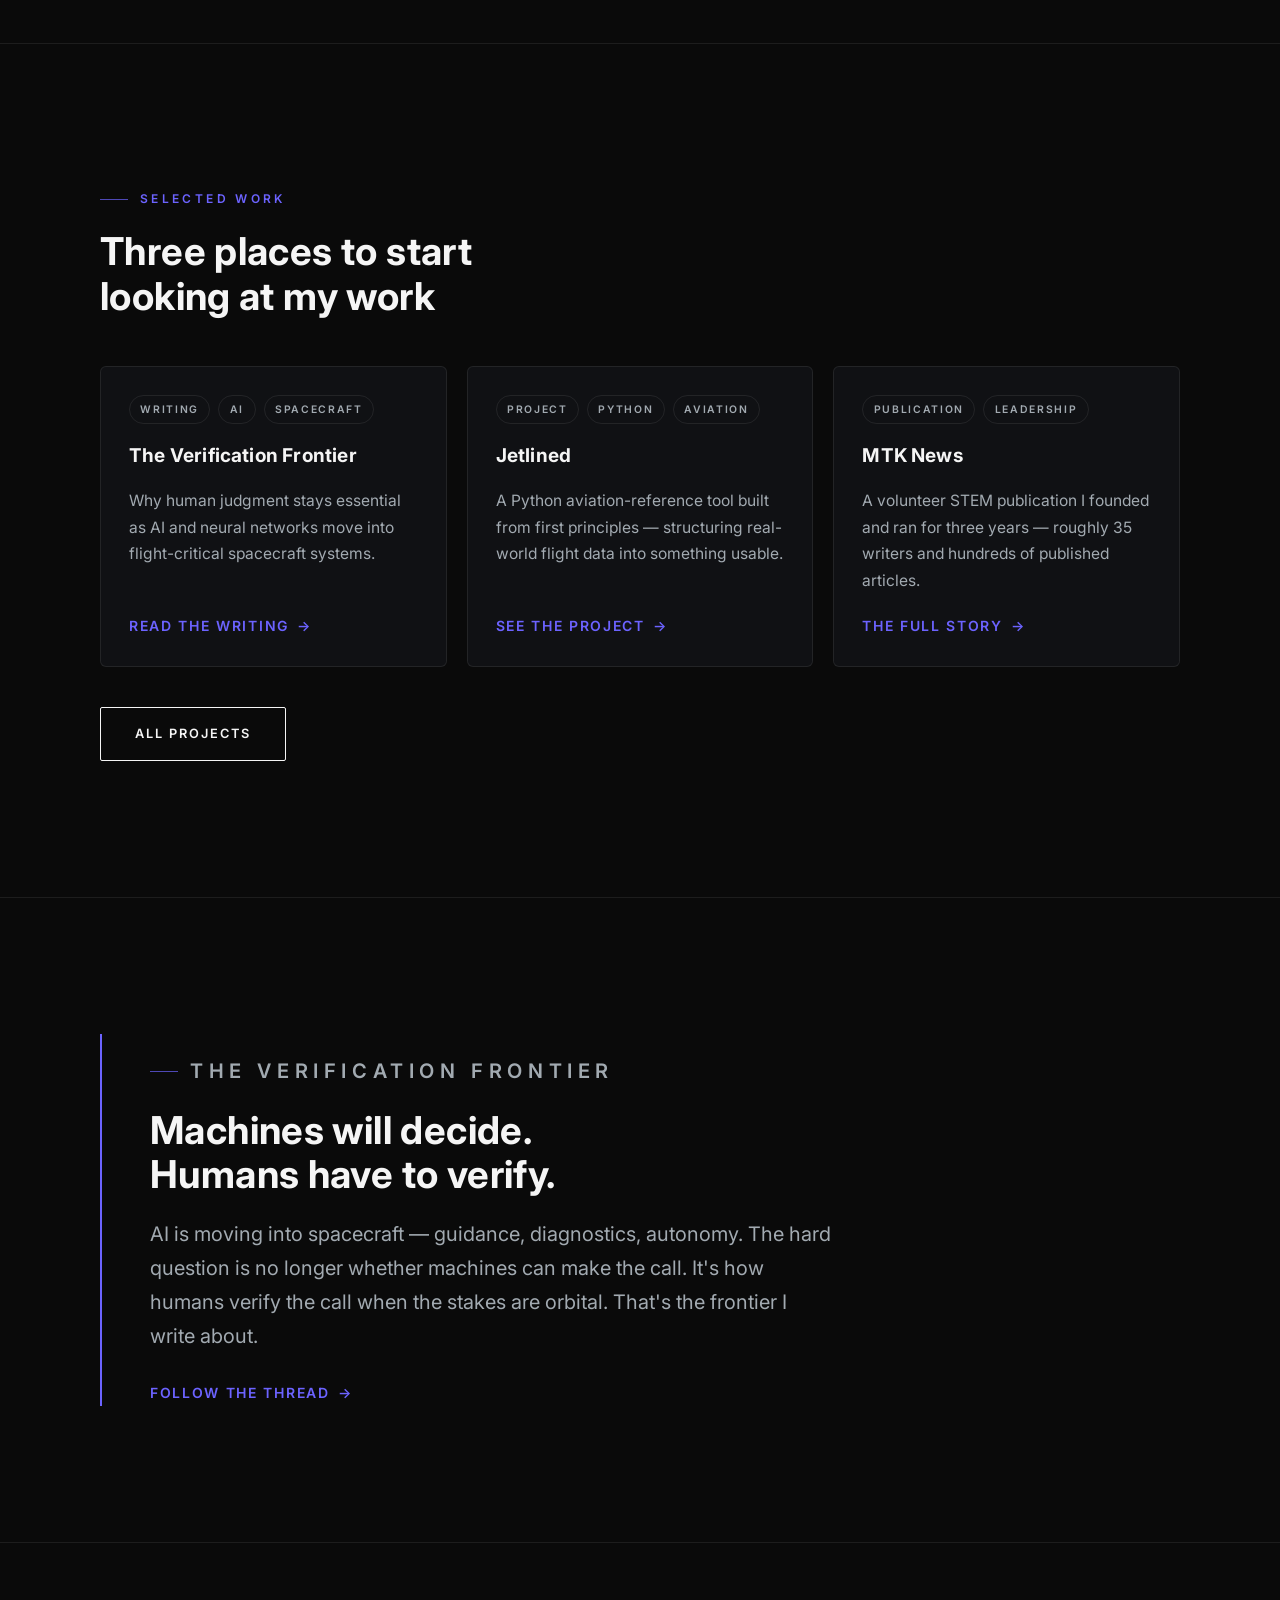
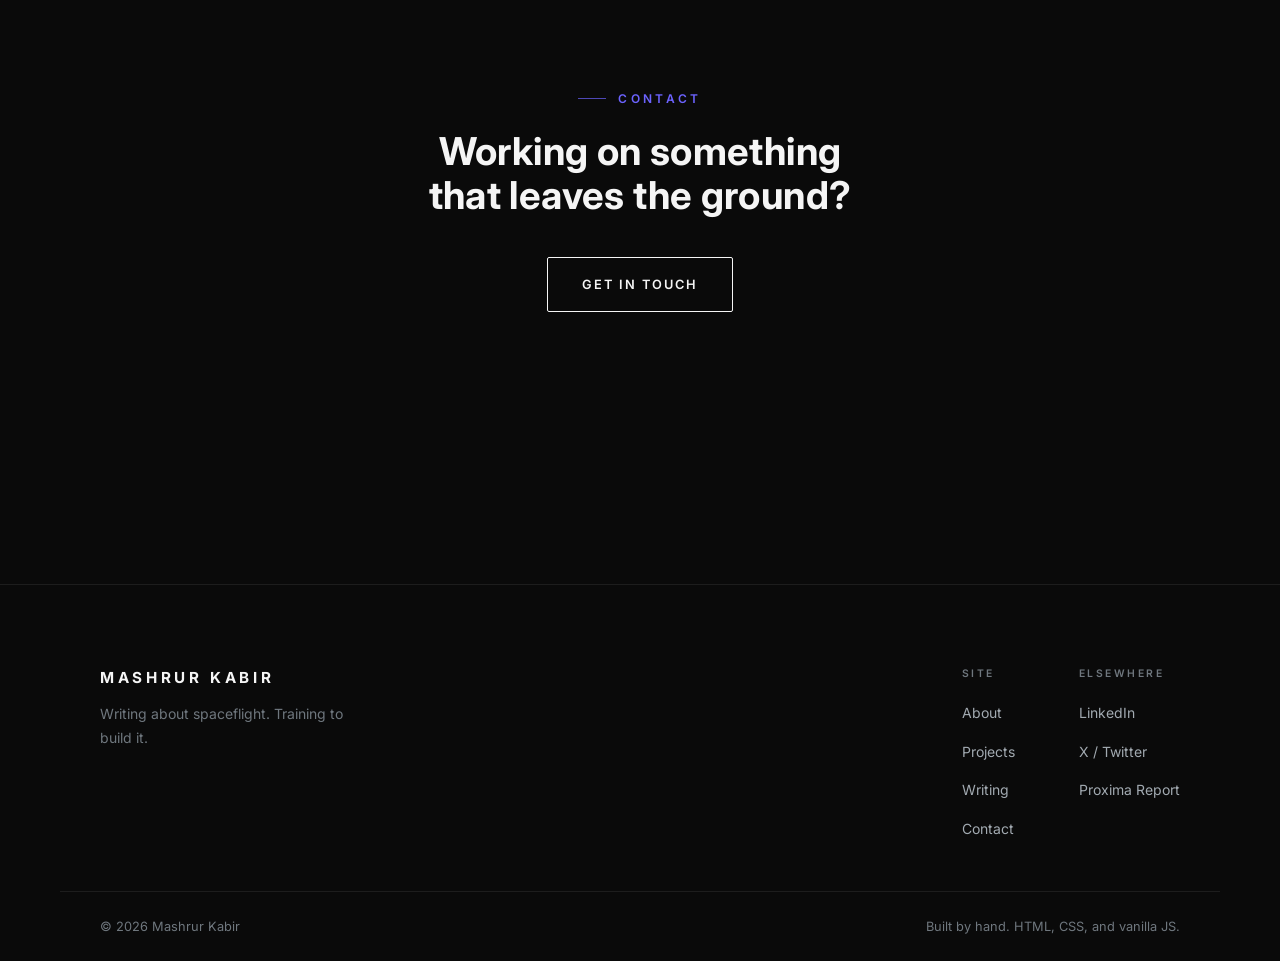
==== commit 68cc0dc9: "Added "All Projects" button on homepage." ====
--- a/index.html
+++ b/index.html
@@ -185,6 +185,8 @@
             <a class="text-link card-cover" href="mtk-news.html">The full story <span aria-hidden="true">&rarr;</span></a>
           </article>
         </div>
+
+        <a class="btn reveal" data-delay="3" href="projects.html">All Projects</a>
       </div>
     </section>
 
--- a/style.css
+++ b/style.css
@@ -629,6 +629,11 @@
   margin-top: 3rem;
 }
 
+/* "All Projects" link-button under the home card grid */
+.card-grid + .btn {
+  margin-top: 2.5rem;
+}
+
 .card {
   display: flex;
   flex-direction: column;
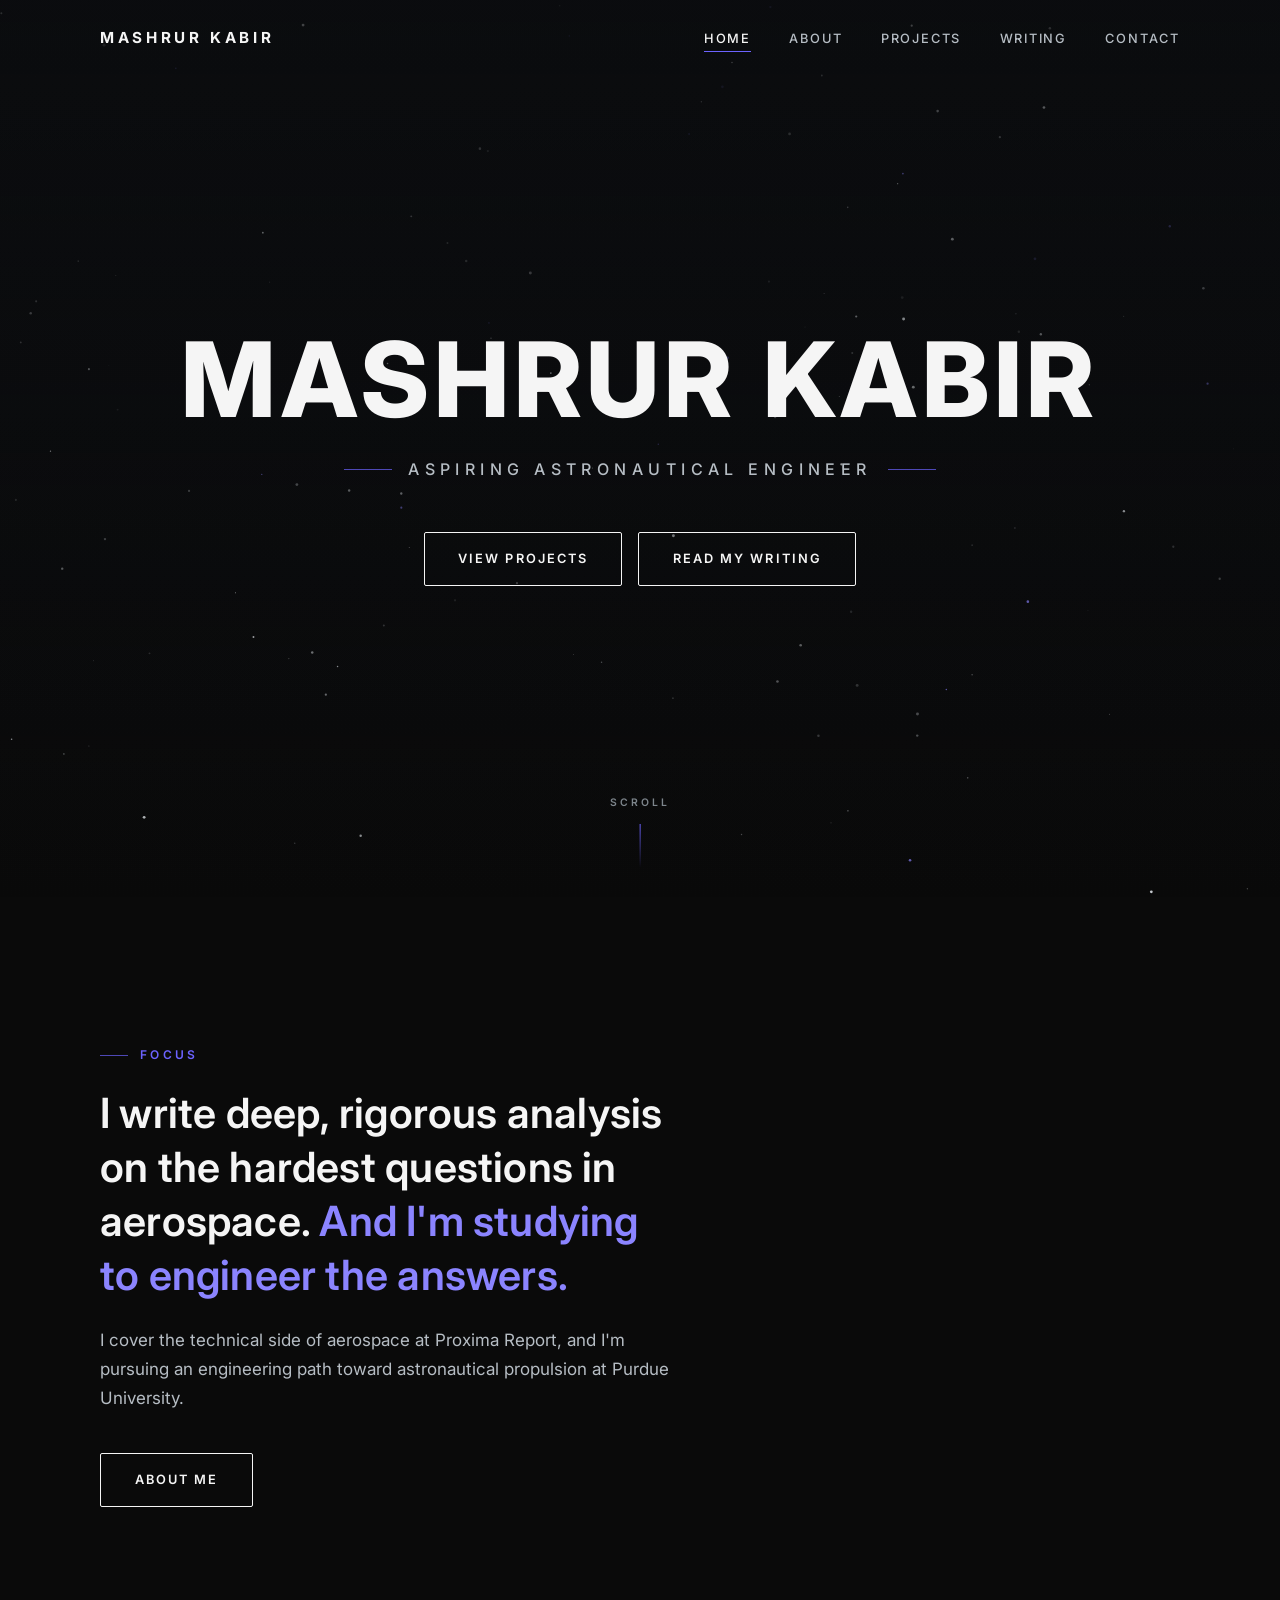
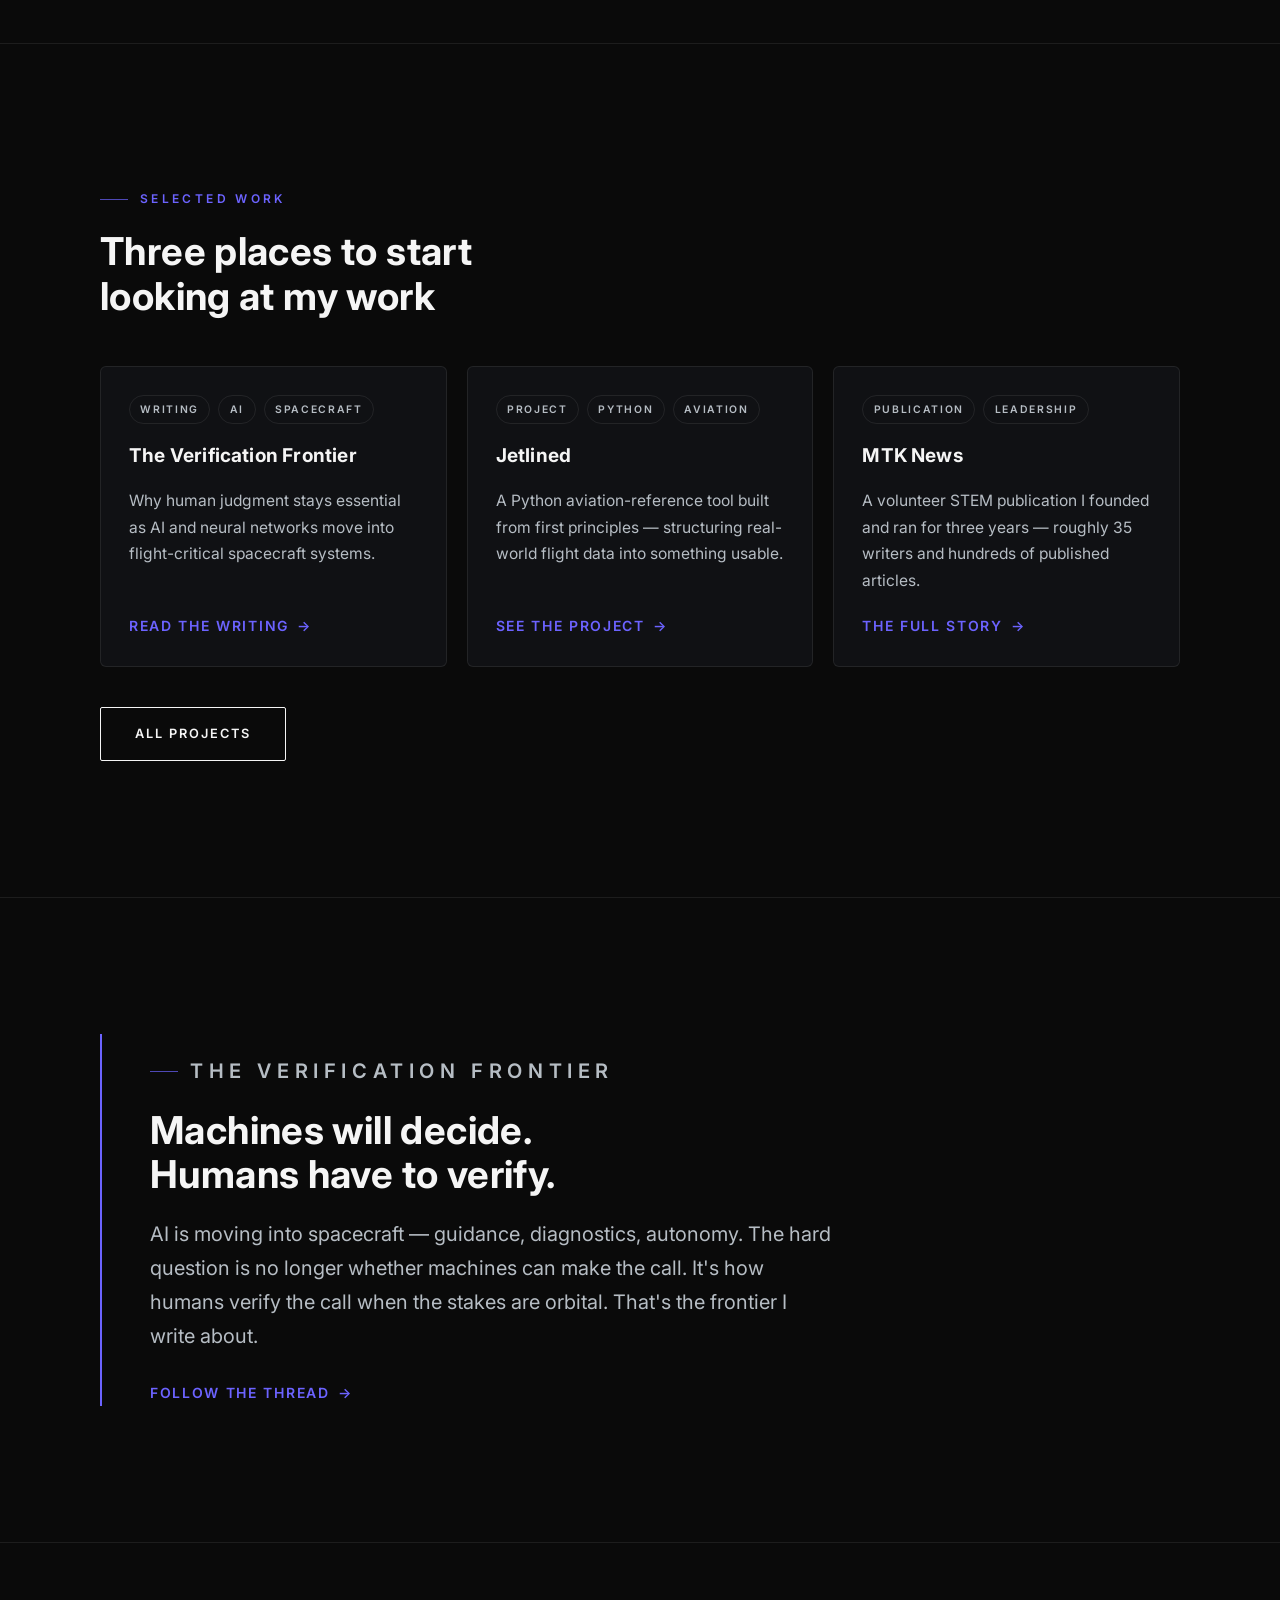
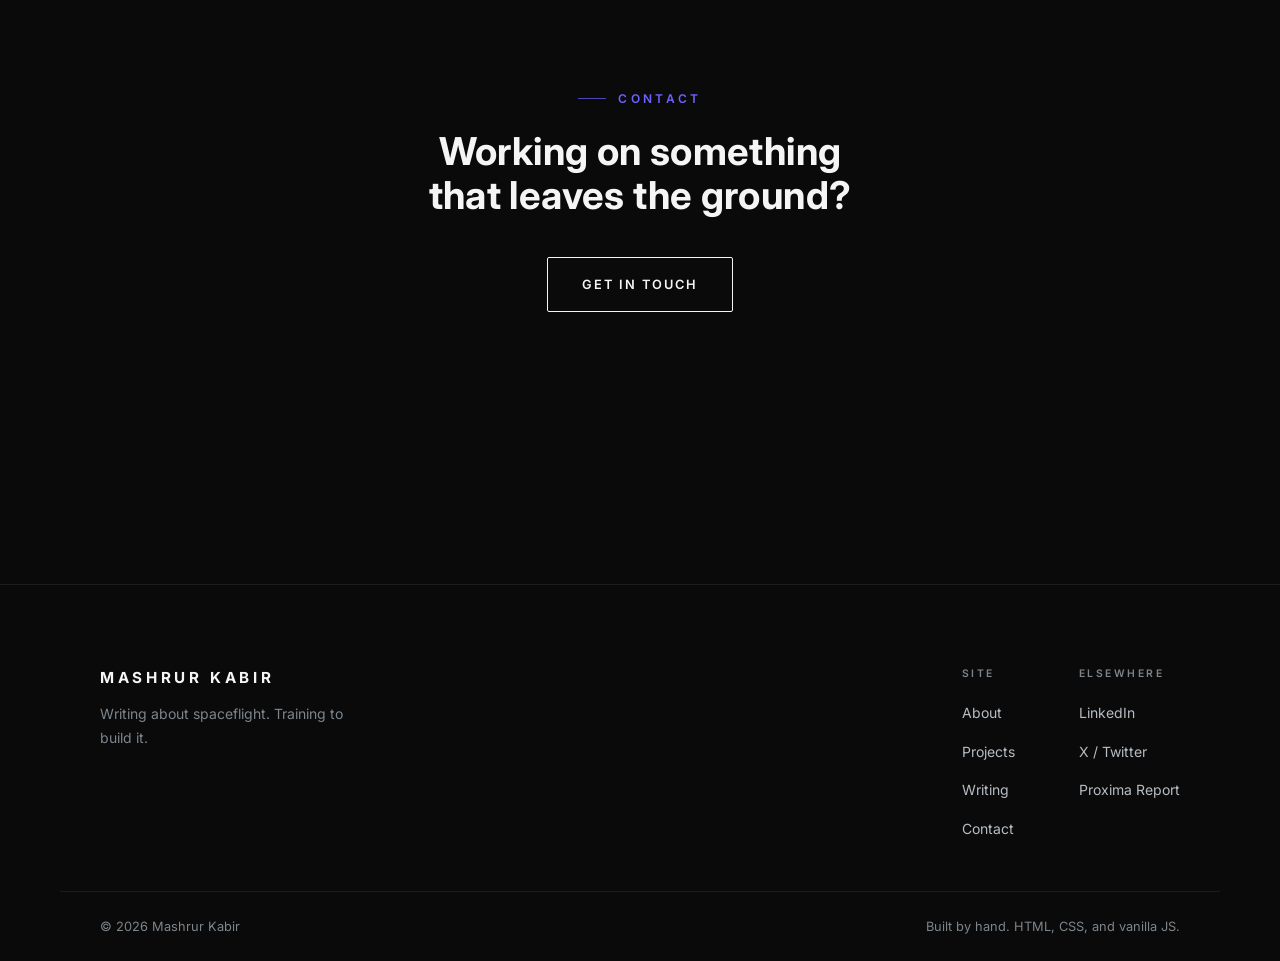
==== commit fa676f54: "Added Jetlined Case Study" ====
--- a/index.html
+++ b/index.html
@@ -174,7 +174,7 @@
             <div class="card-tags"><span>Project</span><span>Python</span><span>Aviation</span></div>
             <h3>Jetlined</h3>
             <p>A Python aviation-reference tool built from first principles — structuring real-world flight data into something usable.</p>
-            <a class="text-link card-cover" href="projects.html">See the project <span aria-hidden="true">&rarr;</span></a>
+            <a class="text-link card-cover" href="jetlined.html">See the project <span aria-hidden="true">&rarr;</span></a>
           </article>
 
           <!-- Card 3 — publication -->
--- a/style.css
+++ b/style.css
@@ -15,8 +15,8 @@
   --bg-raised:     #101114;   /* cards, form fields */
   --bg-panel:      #0d0e11;   /* larger panels */
   --text:          #f5f5f5;
-  --text-muted:    #a2aab1;
-  --text-faint:    #6f777e;
+  --text-muted:    #b6bdc4;
+  --text-faint:    #7d858c;
   --accent:        #6C63FF;   /* indigo */
   --accent-strong: #8B84FF;   /* lighter tint — hovers, badges, emphasis */
   --accent-soft:   rgba(108, 99, 255, 0.13);
@@ -1215,6 +1215,14 @@
   margin-bottom: 2.5rem;
 }
 
+/* Button row under the subpage header lede (e.g. "View on GitHub") */
+.page-actions {
+  display: flex;
+  flex-wrap: wrap;
+  gap: 1rem;
+  margin-top: 2.25rem;
+}
+
 /* Vitals strip — label / value / note fact cards */
 .fact-grid {
   display: grid;
